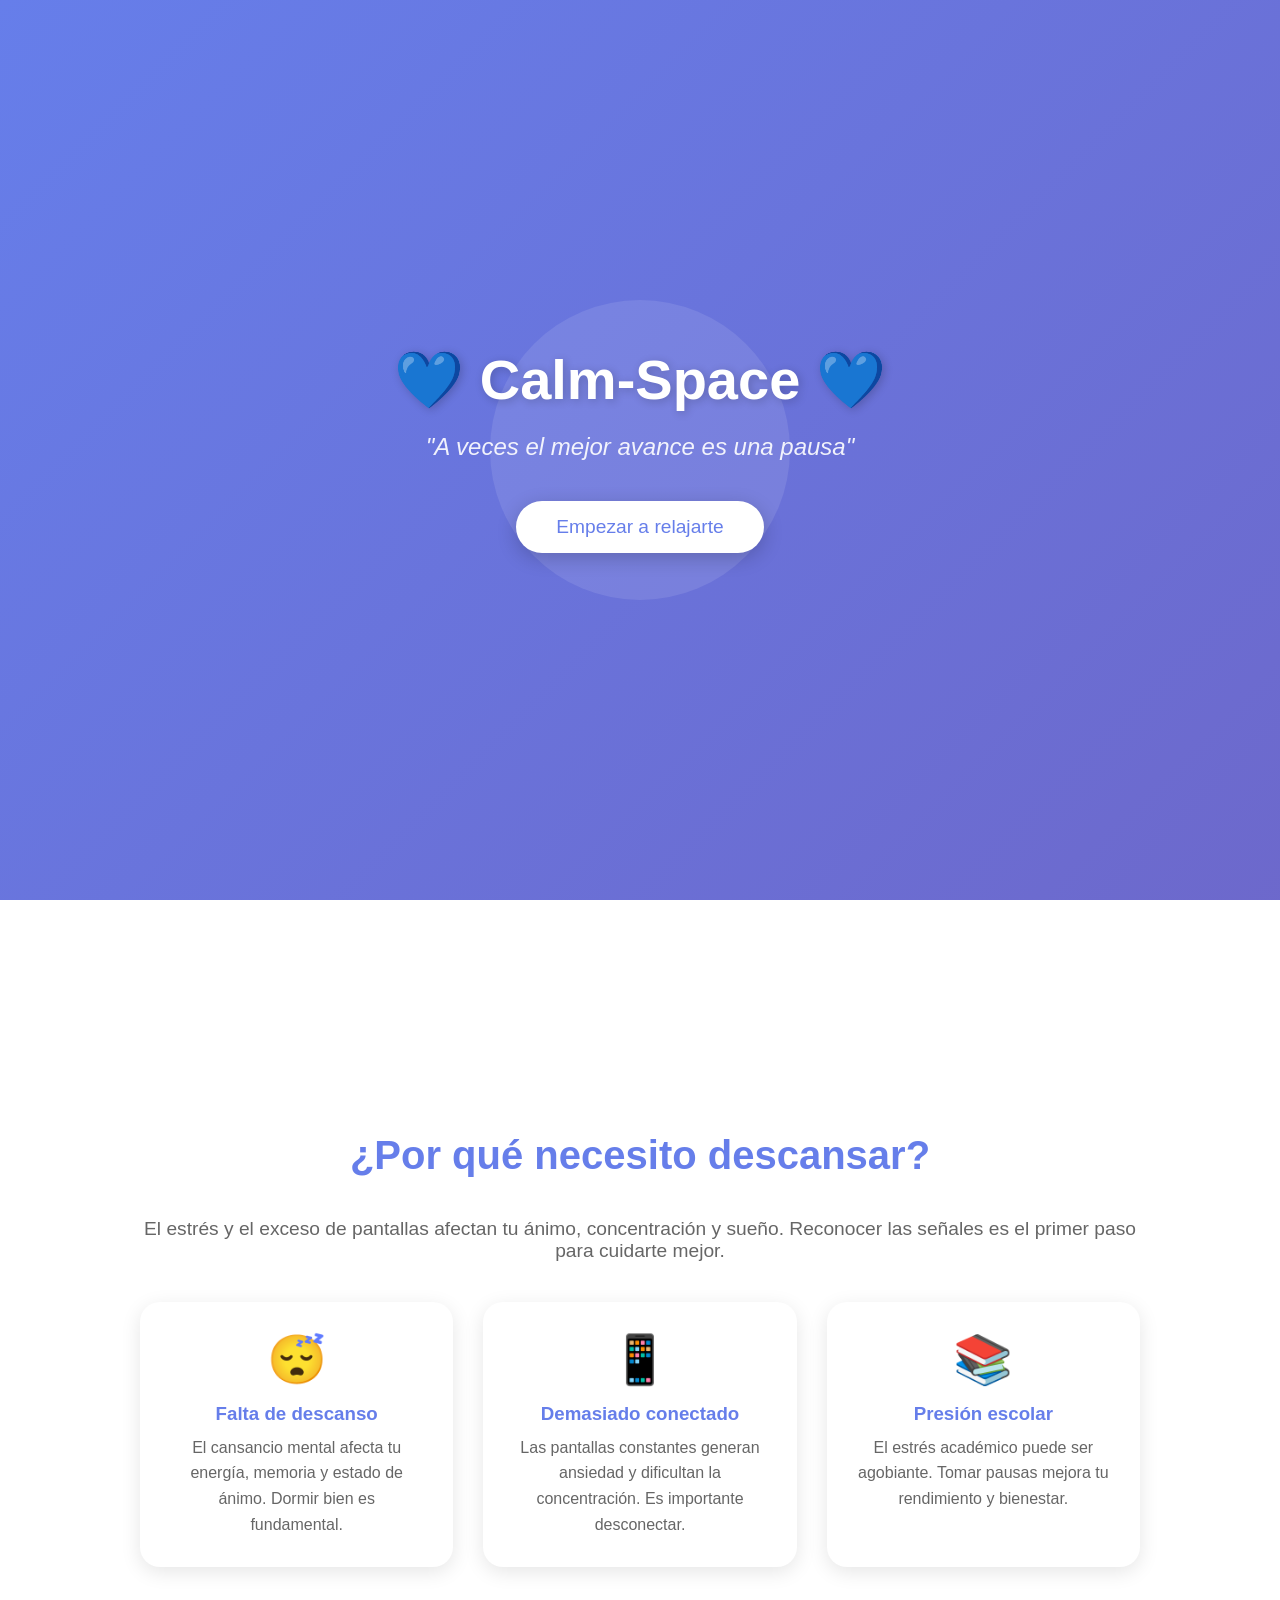
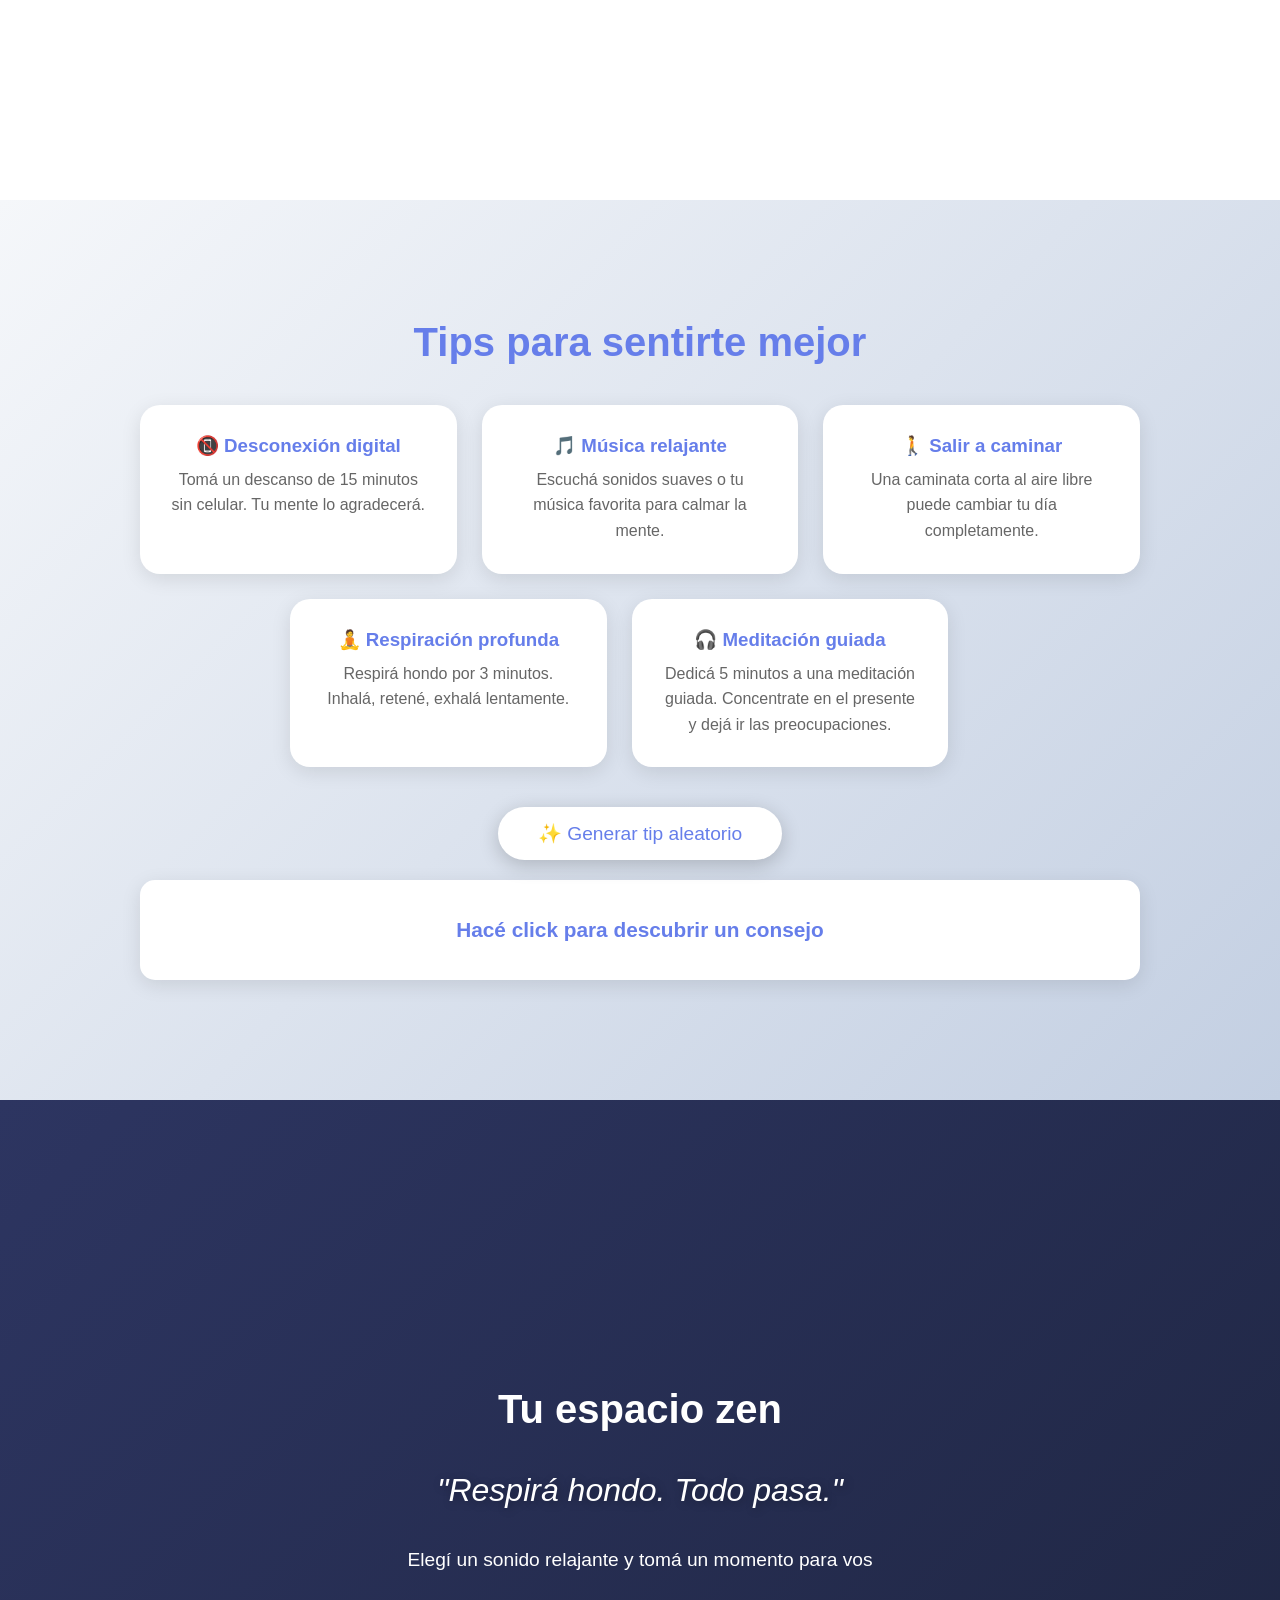
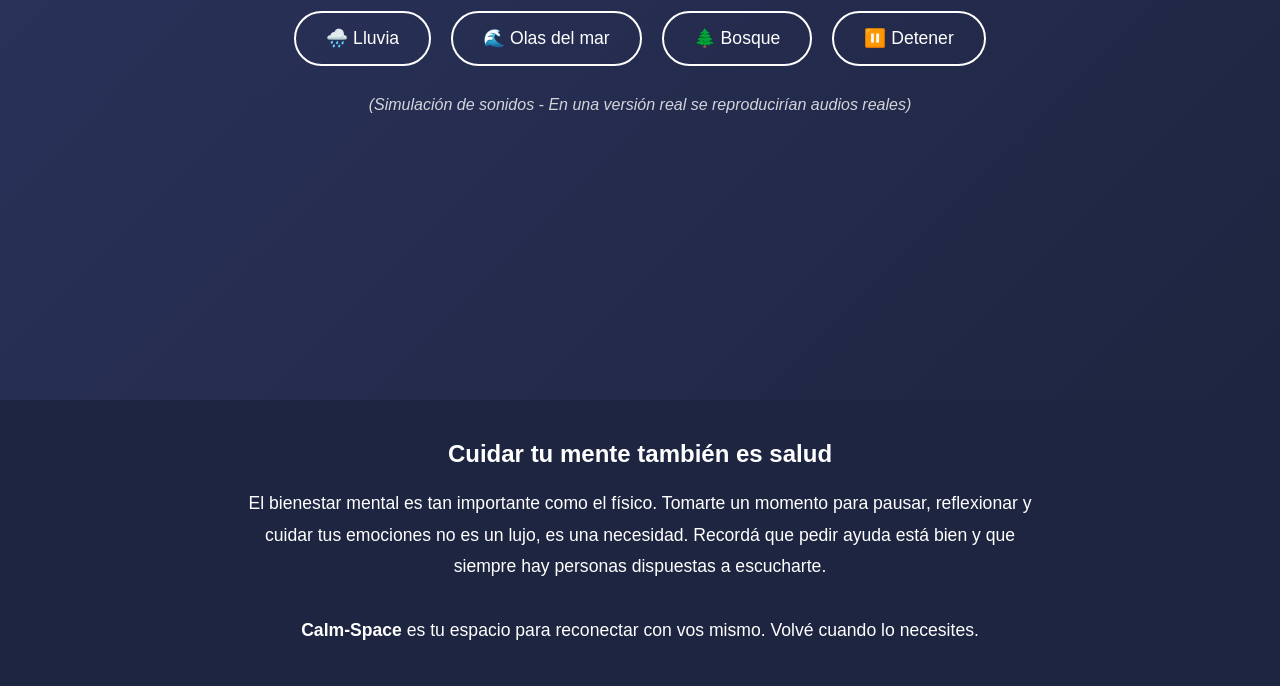
==== index.html @ 0214637e "first commit" ====
<!DOCTYPE html>
<html lang="es">
<head>
    <meta charset="UTF-8">
    <meta name="viewport" content="width=device-width, initial-scale=1.0">
    <title>💙 CalmSpace - Tu espacio de bienestar</title>
    <link rel="stylesheet" href="css/style.css">
</head>
<body>
    <!-- Hero Section -->
    <div class="hero" id="inicio">
        <div class="breathing-circle"></div>
        <div class="hero-content">
            <h1>💙 Calm-Space 💙</h1>
            <p>"A veces el mejor avance es una pausa"</p>
            <button class="btn" onclick="scrollToSection('porque')">Empezar a relajarte</button>
        </div>
    </div>

    <!-- ¿Por qué necesito descansar? -->
    <section class="section-white" id="porque">
        <div class="content-container">
            <h2 class="section-title">¿Por qué necesito descansar?</h2>
            <p style="text-align: center; font-size: 1.2em; color: #666; margin-bottom: 40px;">
                El estrés y el exceso de pantallas afectan tu ánimo, concentración y sueño. 
                Reconocer las señales es el primer paso para cuidarte mejor.
            </p>
            <div class="reasons-grid">
                <div class="reason-card">
                    <div class="reason-icon">😴</div>
                    <h3>Falta de descanso</h3>
                    <p>El cansancio mental afecta tu energía, memoria y estado de ánimo. Dormir bien es fundamental.</p>
                </div>
                <div class="reason-card">
                    <div class="reason-icon">📱</div>
                    <h3>Demasiado conectado</h3>
                    <p>Las pantallas constantes generan ansiedad y dificultan la concentración. Es importante desconectar.</p>
                </div>
                <div class="reason-card">
                    <div class="reason-icon">📚</div>
                    <h3>Presión escolar</h3>
                    <p>El estrés académico puede ser agobiante. Tomar pausas mejora tu rendimiento y bienestar.</p>
                </div>
            </div>
        </div>
    </section>

    <!-- Tips para sentirte mejor -->
    <section class="section-light" id="tips">
        <div class="content-container">
            <h2 class="section-title">Tips para sentirte mejor</h2>
            <div class="tips-container">
                <div class="reason-card">
                    <h3>📵 Desconexión digital</h3>
                    <p>Tomá un descanso de 15 minutos sin celular. Tu mente lo agradecerá.</p>
                </div>
                <div class="reason-card">
                    <h3>🎵 Música relajante</h3>
                    <p>Escuchá sonidos suaves o tu música favorita para calmar la mente.</p>
                </div>
                <div class="reason-card">
                    <h3>🚶 Salir a caminar</h3>
                    <p>Una caminata corta al aire libre puede cambiar tu día completamente.</p>
                </div>
                
                <div class="reason-card card">
                    <h3>🧘 Respiración profunda</h3>
                    <p>Respirá hondo por 3 minutos. Inhalá, retené, exhalá lentamente.</p>
                </div>
                <div class="reason-card card">
                    <h3>🎧 Meditación guiada</h3>
                    <p>Dedicá 5 minutos a una meditación guiada. Concentrate en el presente y dejá ir las preocupaciones.</p>
                </div>
            </div>

            <div class="random-tip-section">
                <button class="btn" onclick="generateRandomTip()">✨ Generar tip aleatorio</button>
                <div class="random-tip-box" id="randomTip">
                    <p class="random-tip-text">Hacé click para descubrir un consejo</p>
                </div>
            </div>
        </div>
    </section>

    <!-- Tu espacio zen -->
    <section class="zen-space" id="zen">
        <div class="content-container">
            <h2 class="section-title" style="color: white;">Tu espacio zen</h2>
            <p class="zen-quote">"Respirá hondo. Todo pasa."</p>
            <p style="font-size: 1.2em; margin-bottom: 40px;">
                Elegí un sonido relajante y tomá un momento para vos
            </p>
            <div class="sound-buttons">
                <button class="sound-btn" onclick="toggleSound('lluvia')">🌧️ Lluvia</button>
                <button class="sound-btn" onclick="toggleSound('olas')">🌊 Olas del mar</button>
                <button class="sound-btn" onclick="toggleSound('bosque')">🌲 Bosque</button>
                <button class="sound-btn" onclick="toggleSound('parar')">⏸️ Detener</button>
            </div>
            <p style="margin-top: 30px; font-style: italic; opacity: 0.8;">
                (Simulación de sonidos - En una versión real se reproducirían audios reales)
            </p>
        </div>
    </section>

    <!-- Footer: Cuidar tu mente también es salud -->
    <footer class="footer">
        <h2>Cuidar tu mente también es salud</h2>
        <p>
            El bienestar mental es tan importante como el físico. Tomarte un momento para pausar, 
            reflexionar y cuidar tus emociones no es un lujo, es una necesidad. 
            Recordá que pedir ayuda está bien y que siempre hay personas dispuestas a escucharte.
            <br><br>
            <strong>Calm-Space</strong> es tu espacio para reconectar con vos mismo. Volvé cuando lo necesites.
        </p>
    </footer>
    <script src="js/script.js"></script>
</body>
</html>
---- css/style.css ----
* {
            margin: 0;
            padding: 0;
            box-sizing: border-box;
        }

        body {
            font-family: 'Segoe UI', Tahoma, Geneva, Verdana, sans-serif;
            background: linear-gradient(135deg, #667eea 0%, #764ba2 100%);
            color: #333;
            overflow-x: hidden;
        }

        /* Sección Hero */
        .hero {
            min-height: 100vh;
            display: flex;
            flex-direction: column;
            justify-content: center;
            align-items: center;
            text-align: center;
            padding: 20px;
            position: relative;
            overflow: hidden;
        }

        .breathing-circle {
            position: absolute;
            width: 300px;
            height: 300px;
            border-radius: 50%;
            background: rgba(255, 255, 255, 0.1);
            animation: breathe 4s ease-in-out infinite;
        }

        @keyframes breathe {
            0%, 100% { transform: scale(1); opacity: 0.3; }
            50% { transform: scale(1.3); opacity: 0.6; }
        }

        .hero-content {
            position: relative;
            z-index: 1;
        }

        .hero h1 {
            font-size: 3.5em;
            color: white;
            margin-bottom: 20px;
            text-shadow: 2px 2px 10px rgba(0,0,0,0.2);
        }

        .hero p {
            font-size: 1.5em;
            color: rgba(255, 255, 255, 0.9);
            margin-bottom: 40px;
            font-style: italic;
        }

        .btn {
            padding: 15px 40px;
            font-size: 1.2em;
            border: none;
            border-radius: 50px;
            background: white;
            color: #667eea;
            cursor: pointer;
            transition: all 0.3s ease;
            box-shadow: 0 5px 20px rgba(0,0,0,0.2);
        }

        .btn:hover {
            transform: translateY(-3px);
            box-shadow: 0 8px 30px rgba(0,0,0,0.3);
            color: #3a5eff;
        }

        /* Secciones */
        section {
            min-height: 100vh;
            padding: 80px 20px;
            display: flex;
            flex-direction: column;
            justify-content: center;
            align-items: center;
        }

        .section-white {
            background: white;
        }

        .section-light {
            background: linear-gradient(135deg, #f5f7fa 0%, #c3cfe2 100%);
        }

        .section-title {
            font-size: 2.5em;
            margin-bottom: 40px;
            color: #667eea;
            text-align: center;
        }

        .content-container {
            max-width: 1000px;
            width: 100%;
        }

        /* Sección Por qué descansar */
        .reasons-grid {
            display: grid;
            grid-template-columns: repeat(auto-fit, minmax(250px, 1fr));
            gap: 30px;
            margin-top: 40px;
        }

        .reason-card {
            background: white;
            padding: 30px;
            border-radius: 20px;
            text-align: center;
            box-shadow: 0 5px 20px rgba(0,0,0,0.1);
            transition: transform 0.3s ease;
        }

        .reason-card:hover {
            transform: translateY(-10px);
        }

        .reason-icon {
            font-size: 3em;
            margin-bottom: 15px;
        }

        .reason-card h3 {
            color: #667eea;
            margin-bottom: 10px;
        }

        .reason-card p {
            color: #666;
            line-height: 1.6;
        }

        .card {
            position: relative;
            left: 150px;
        }

        /* Sección Tips */
        .tips-container {
            display: grid;
            grid-template-columns: repeat(auto-fit, minmax(280px, 1fr));
            gap: 25px;
            margin-bottom: 40px;
        }

        .tip-card {
            background: linear-gradient(135deg, #667eea 0%, #764ba2 100%);
            color: white;
            padding: 25px;
            border-radius: 15px;
            box-shadow: 0 5px 15px rgba(0,0,0,0.2);
        }

        .tip-card h3 {
            margin-bottom: 10px;
            font-size: 1.3em;
        }

        .random-tip-section {
            text-align: center;
            margin-top: 40px;
        }

        .random-tip-box {
            background: white;
            padding: 30px;
            border-radius: 15px;
            margin-top: 20px;
            min-height: 100px;
            display: flex;
            align-items: center;
            justify-content: center;
            box-shadow: 0 5px 20px rgba(0,0,0,0.1);
        }

        .random-tip-text {
            font-size: 1.3em;
            color: #667eea;
            font-weight: bold;
        }

        /* Espacio Zen */
        .zen-space {
            background: linear-gradient(135deg, #2d3561 0%, #1e2540 100%);
            text-align: center;
            color: white;
        }

        .zen-quote {
            font-size: 2em;
            margin-bottom: 40px;
            font-style: italic;
            text-shadow: 2px 2px 10px rgba(0,0,0,0.3);
        }

        .sound-buttons {
            display: flex;
            gap: 20px;
            justify-content: center;
            flex-wrap: wrap;
        }

        .sound-btn {
            padding: 15px 30px;
            font-size: 1.1em;
            border: 2px solid white;
            border-radius: 50px;
            background: transparent;
            color: white;
            cursor: pointer;
            transition: all 0.3s ease;
        }

        .sound-btn:hover {
            background: white;
            color: #2d3561;
        }

        .sound-btn.playing {
            background: white;
            color: #2d3561;
        }

        /* Footer */
        .footer {
            background: #1e2540;
            color: white;
            text-align: center;
            padding: 40px 20px;
        }

        .footer h2 {
            margin-bottom: 20px;
        }

        .footer p {
            line-height: 1.8;
            max-width: 800px;
            margin: 0 auto;
            font-size: 1.1em;
        }

        /* Animación de scroll suave */
        html {
            scroll-behavior: smooth;
        }

        @media (max-width: 768px) {
            .hero h1 { font-size: 2.5em; }
            .hero p { font-size: 1.2em; }
            .section-title { font-size: 2em; }
        }
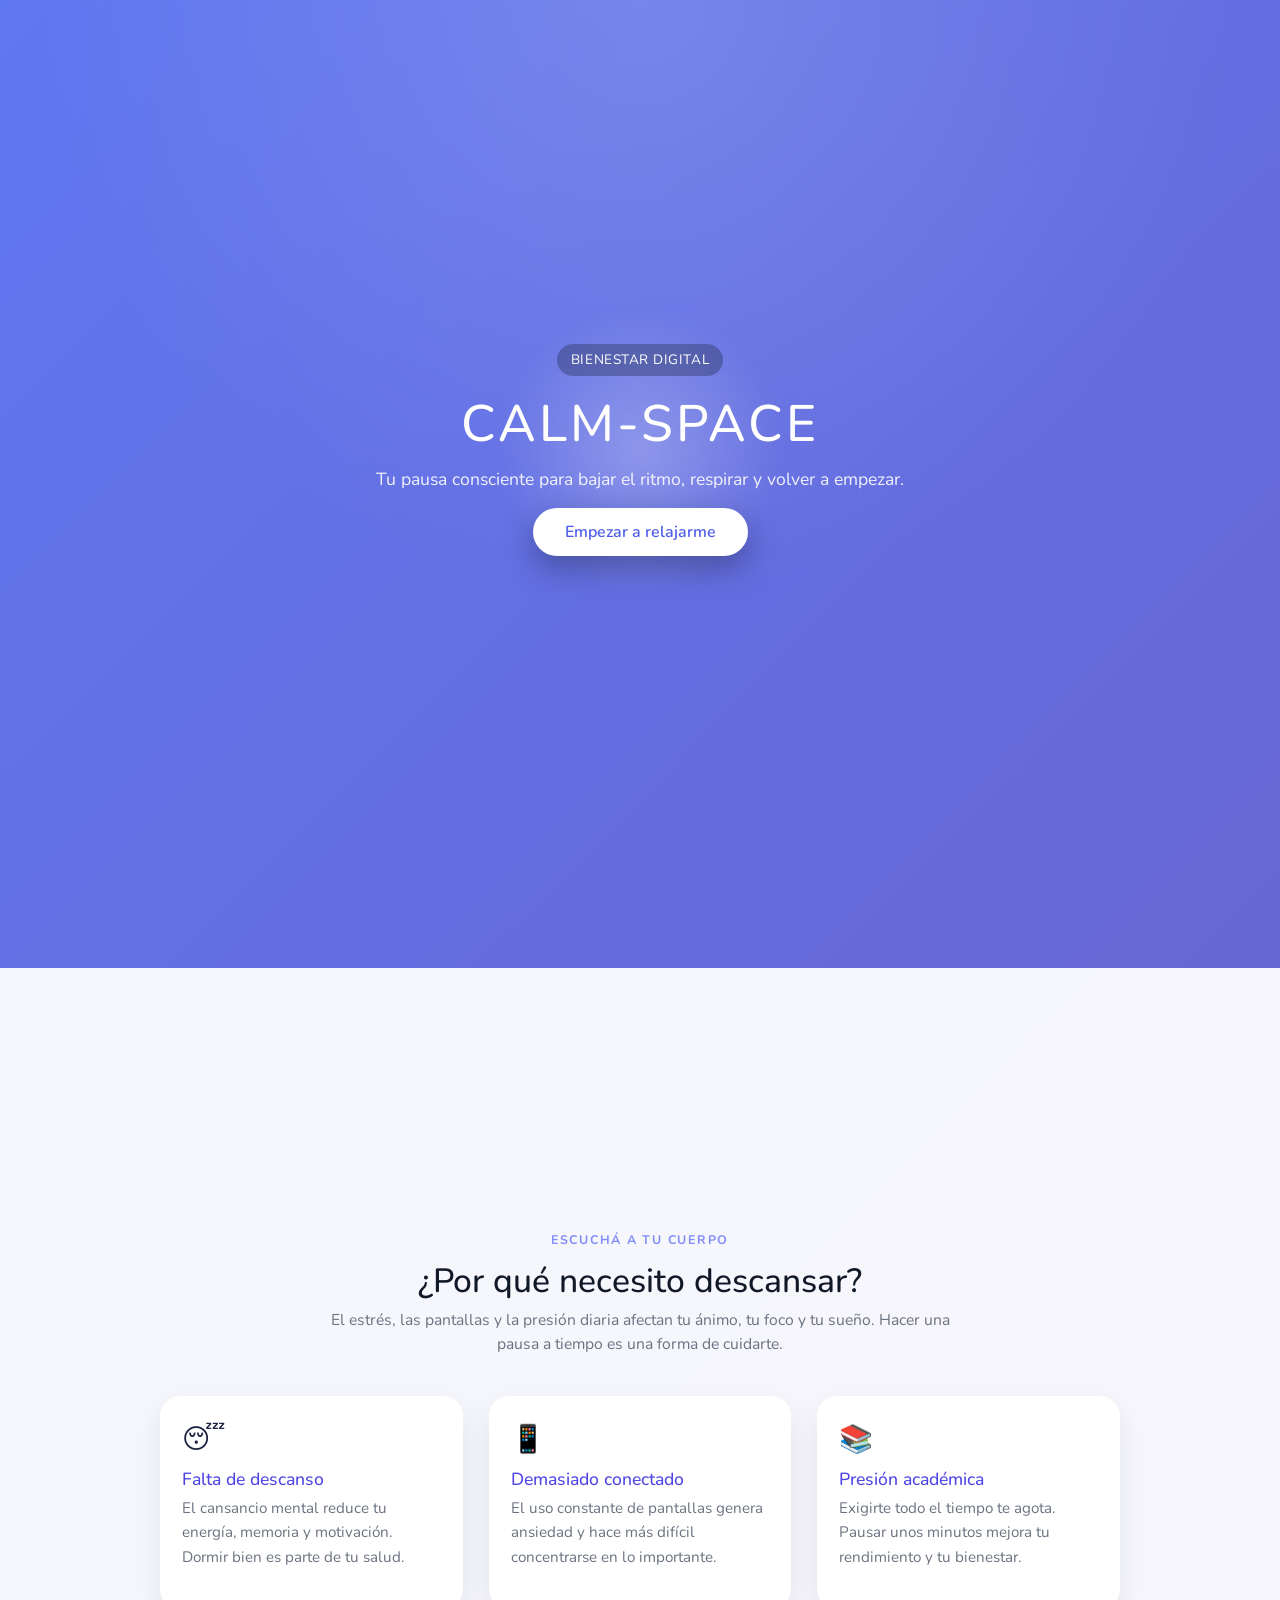
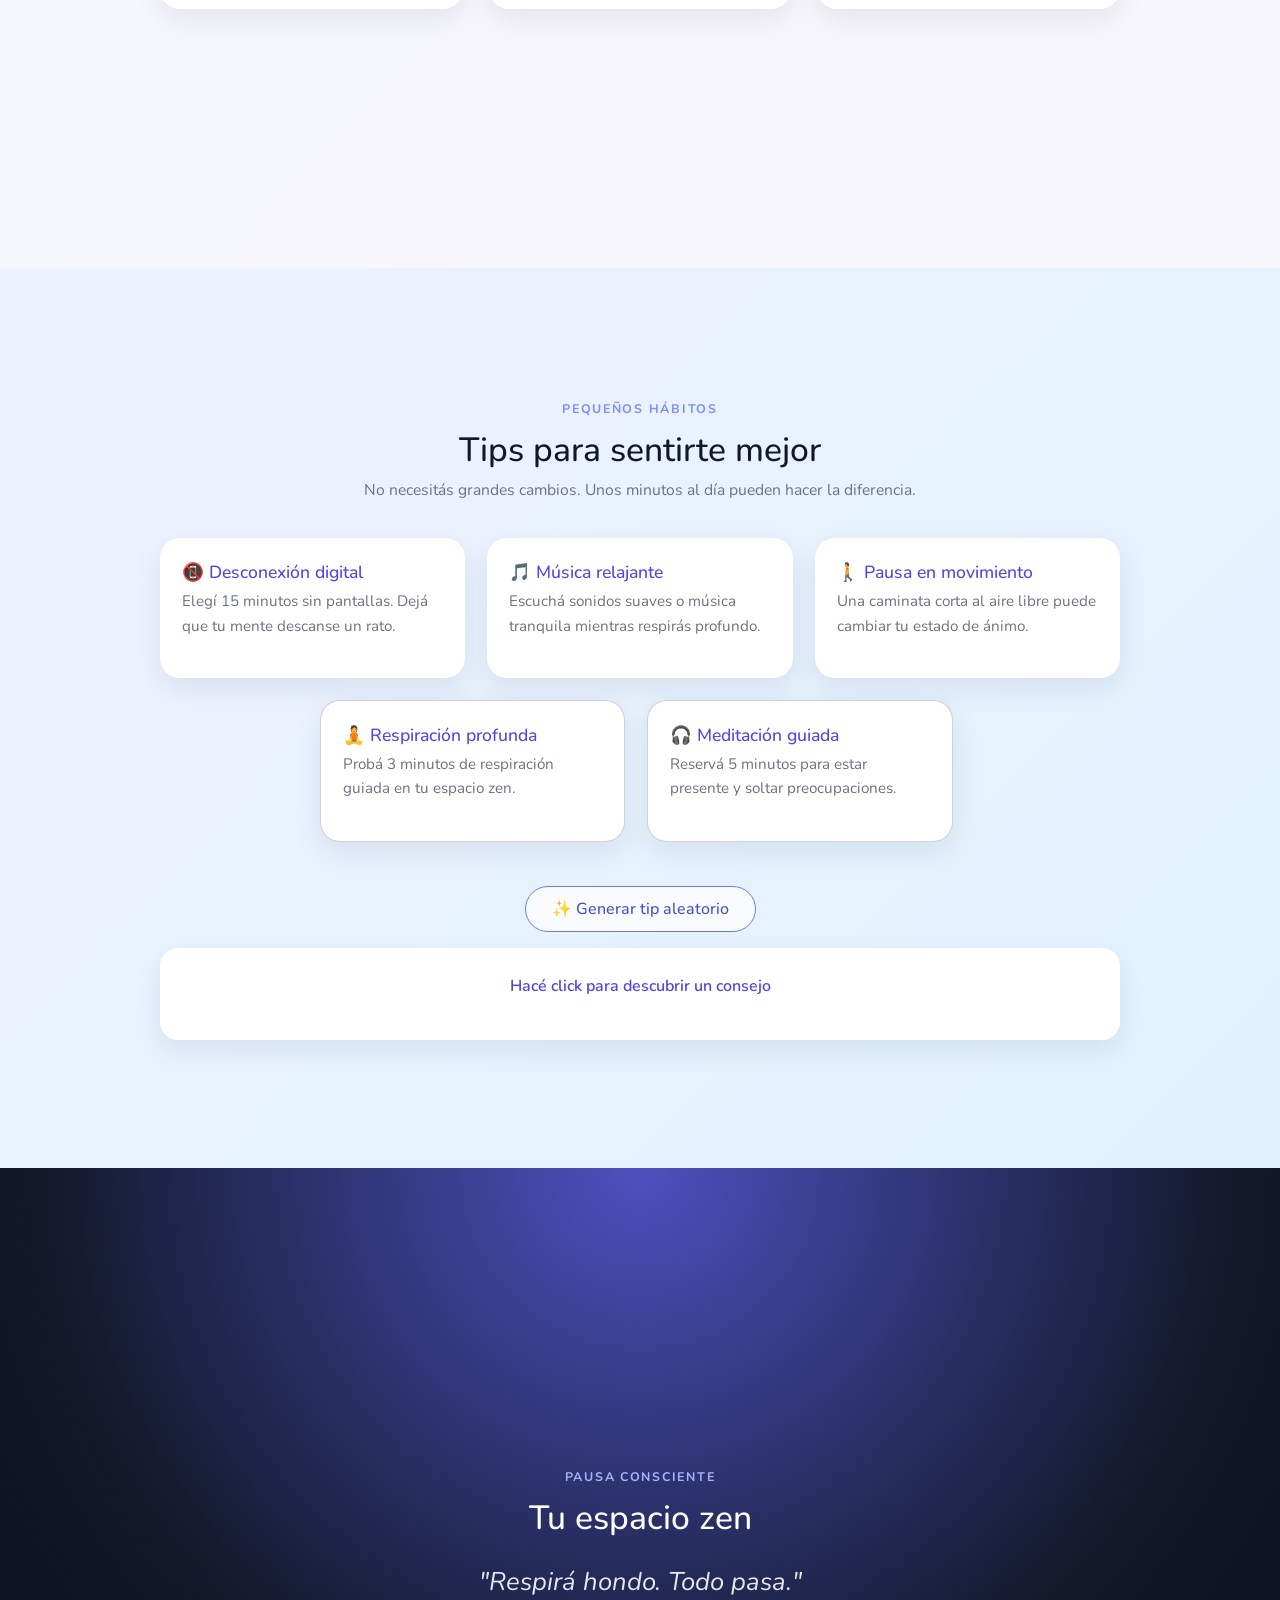
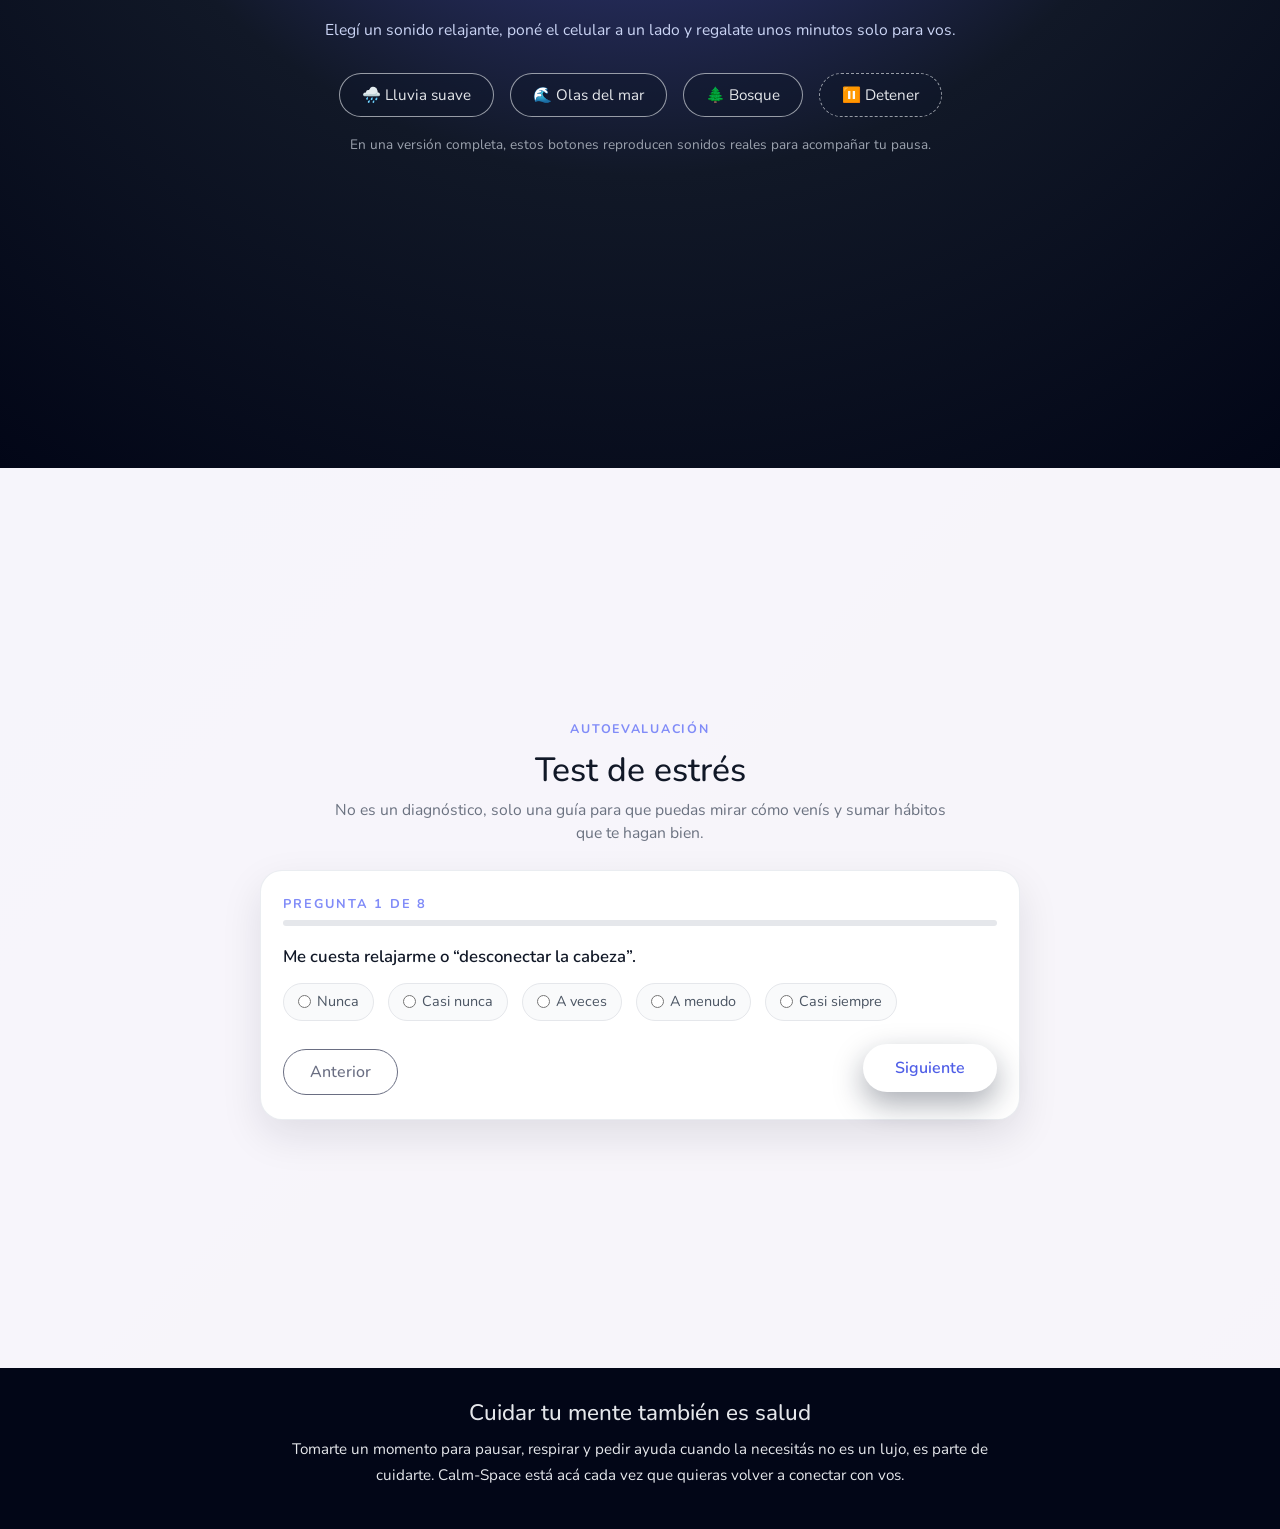
==== commit 9aa9b251: "ciclo final" ====
--- a/index.html
+++ b/index.html
@@ -3,43 +3,85 @@
 <head>
     <meta charset="UTF-8">
     <meta name="viewport" content="width=device-width, initial-scale=1.0">
-    <title>💙 CalmSpace - Tu espacio de bienestar</title>
+    <title>Calm-Space | Tu espacio de bienestar</title>
+
+    <!-- Bootstrap -->
+    <link href="https://cdn.jsdelivr.net/npm/bootstrap@5.3.2/dist/css/bootstrap.min.css" rel="stylesheet">
+    <script src="https://cdn.jsdelivr.net/npm/bootstrap@5.3.2/dist/js/bootstrap.bundle.min.js"></script>
+
+    <!-- Google Font más profesional -->
+    <link rel="preconnect" href="https://fonts.googleapis.com">
+    <link rel="preconnect" href="https://fonts.gstatic.com" crossorigin>
+    <link href="https://fonts.googleapis.com/css2?family=Nunito:wght@300;400;600;700&display=swap" rel="stylesheet">
+
     <link rel="stylesheet" href="css/style.css">
 </head>
 <body>
-    <!-- Hero Section -->
-    <div class="hero" id="inicio">
+    <!-- Hero -->
+    <section class="hero d-flex flex-column justify-content-center align-items-center text-center" id="inicio">
+        <div class="hero-overlay"></div>
         <div class="breathing-circle"></div>
-        <div class="hero-content">
-            <h1>💙 Calm-Space 💙</h1>
-            <p>"A veces el mejor avance es una pausa"</p>
-            <button class="btn" onclick="scrollToSection('porque')">Empezar a relajarte</button>
-        </div>
-    </div>
+
+        <div class="hero-content container">
+            <span class="hero-badge">Bienestar digital</span>
+            <h1>Calm-Space</h1>
+            <p>Tu pausa consciente para bajar el ritmo, respirar y volver a empezar.</p>
+            <button class="btn btn-cta mt-3" onclick="scrollToSection('porque')">
+                Empezar a relajarme
+            </button>
+        </div>
+    </section>
+
+    <!-- NAV-BAR -->
+    <header class="header-sticky" id="navbar">
+        <div class="nav-inner">
+            <div class="d-flex align-items-center gap-2">
+                <img src="img/logo.png" alt="Logo Calm-Space" class="logo-nav">
+                <span class="brand-name">Calm-Space</span>
+            </div>
+            <nav>
+                <a href="#inicio">Inicio</a>
+                <a href="#porque">¿Por qué?</a>
+                <a href="#tips">Tips</a>
+                <a href="#zen">Espacio zen</a>
+                <a href="#test">Test de estrés</a>
+            </nav>
+        </div>
+    </header>
 
     <!-- ¿Por qué necesito descansar? -->
     <section class="section-white" id="porque">
         <div class="content-container">
-            <h2 class="section-title">¿Por qué necesito descansar?</h2>
-            <p style="text-align: center; font-size: 1.2em; color: #666; margin-bottom: 40px;">
-                El estrés y el exceso de pantallas afectan tu ánimo, concentración y sueño. 
-                Reconocer las señales es el primer paso para cuidarte mejor.
-            </p>
+            <div class="section-header text-center mb-4">
+                <span class="section-kicker">Escuchá a tu cuerpo</span>
+                <h2 class="section-title">¿Por qué necesito descansar?</h2>
+                <p class="section-subtitle">
+                    El estrés, las pantallas y la presión diaria afectan tu ánimo, tu foco y tu sueño.
+                    Hacer una pausa a tiempo es una forma de cuidarte.
+                </p>
+            </div>
+
             <div class="reasons-grid">
                 <div class="reason-card">
                     <div class="reason-icon">😴</div>
                     <h3>Falta de descanso</h3>
-                    <p>El cansancio mental afecta tu energía, memoria y estado de ánimo. Dormir bien es fundamental.</p>
+                    <p>
+                        El cansancio mental reduce tu energía, memoria y motivación. Dormir bien es parte de tu salud.
+                    </p>
                 </div>
                 <div class="reason-card">
                     <div class="reason-icon">📱</div>
                     <h3>Demasiado conectado</h3>
-                    <p>Las pantallas constantes generan ansiedad y dificultan la concentración. Es importante desconectar.</p>
+                    <p>
+                        El uso constante de pantallas genera ansiedad y hace más difícil concentrarse en lo importante.
+                    </p>
                 </div>
                 <div class="reason-card">
                     <div class="reason-icon">📚</div>
-                    <h3>Presión escolar</h3>
-                    <p>El estrés académico puede ser agobiante. Tomar pausas mejora tu rendimiento y bienestar.</p>
+                    <h3>Presión académica</h3>
+                    <p>
+                        Exigirte todo el tiempo te agota. Pausar unos minutos mejora tu rendimiento y tu bienestar.
+                    </p>
                 </div>
             </div>
         </div>
@@ -48,33 +90,41 @@
     <!-- Tips para sentirte mejor -->
     <section class="section-light" id="tips">
         <div class="content-container">
-            <h2 class="section-title">Tips para sentirte mejor</h2>
+            <div class="section-header text-center mb-4">
+                <span class="section-kicker">Pequeños hábitos</span>
+                <h2 class="section-title">Tips para sentirte mejor</h2>
+                <p class="section-subtitle">
+                    No necesitás grandes cambios. Unos minutos al día pueden hacer la diferencia.
+                </p>
+            </div>
+
             <div class="tips-container">
-                <div class="reason-card">
+                <div class="reason-card tip-card-soft">
                     <h3>📵 Desconexión digital</h3>
-                    <p>Tomá un descanso de 15 minutos sin celular. Tu mente lo agradecerá.</p>
-                </div>
-                <div class="reason-card">
+                    <p>Elegí 15 minutos sin pantallas. Dejá que tu mente descanse un rato.</p>
+                </div>
+                <div class="reason-card tip-card-soft">
                     <h3>🎵 Música relajante</h3>
-                    <p>Escuchá sonidos suaves o tu música favorita para calmar la mente.</p>
-                </div>
-                <div class="reason-card">
-                    <h3>🚶 Salir a caminar</h3>
-                    <p>Una caminata corta al aire libre puede cambiar tu día completamente.</p>
-                </div>
-                
-                <div class="reason-card card">
+                    <p>Escuchá sonidos suaves o música tranquila mientras respirás profundo.</p>
+                </div>
+                <div class="reason-card tip-card-soft">
+                    <h3>🚶 Pausa en movimiento</h3>
+                    <p>Una caminata corta al aire libre puede cambiar tu estado de ánimo.</p>
+                </div>
+                <div class="reason-card tip-card-link card">
                     <h3>🧘 Respiración profunda</h3>
-                    <p>Respirá hondo por 3 minutos. Inhalá, retené, exhalá lentamente.</p>
-                </div>
-                <div class="reason-card card">
+                    <p>Probá 3 minutos de respiración guiada en tu espacio zen.</p>
+                </div>
+                <div class="reason-card tip-card-soft card">
                     <h3>🎧 Meditación guiada</h3>
-                    <p>Dedicá 5 minutos a una meditación guiada. Concentrate en el presente y dejá ir las preocupaciones.</p>
+                    <p>Reservá 5 minutos para estar presente y soltar preocupaciones.</p>
                 </div>
             </div>
 
             <div class="random-tip-section">
-                <button class="btn" onclick="generateRandomTip()">✨ Generar tip aleatorio</button>
+                <button class="btn btn-outline-cta" onclick="generateRandomTip()">
+                    ✨ Generar tip aleatorio
+                </button>
                 <div class="random-tip-box" id="randomTip">
                     <p class="random-tip-text">Hacé click para descubrir un consejo</p>
                 </div>
@@ -84,35 +134,96 @@
 
     <!-- Tu espacio zen -->
     <section class="zen-space" id="zen">
-        <div class="content-container">
-            <h2 class="section-title" style="color: white;">Tu espacio zen</h2>
+        <div class="content-container text-center">
+            <div class="section-header mb-4">
+                <span class="section-kicker section-kicker-light">Pausa consciente</span>
+                <h2 class="section-title text-white">Tu espacio zen</h2>
+            </div>
+
             <p class="zen-quote">"Respirá hondo. Todo pasa."</p>
-            <p style="font-size: 1.2em; margin-bottom: 40px;">
-                Elegí un sonido relajante y tomá un momento para vos
+            <p class="zen-text">
+                Elegí un sonido relajante, poné el celular a un lado y regalate unos minutos solo para vos.
             </p>
+
             <div class="sound-buttons">
-                <button class="sound-btn" onclick="toggleSound('lluvia')">🌧️ Lluvia</button>
+                <button class="sound-btn" onclick="toggleSound('lluvia')">🌧️ Lluvia suave</button>
                 <button class="sound-btn" onclick="toggleSound('olas')">🌊 Olas del mar</button>
                 <button class="sound-btn" onclick="toggleSound('bosque')">🌲 Bosque</button>
-                <button class="sound-btn" onclick="toggleSound('parar')">⏸️ Detener</button>
-            </div>
-            <p style="margin-top: 30px; font-style: italic; opacity: 0.8;">
-                (Simulación de sonidos - En una versión real se reproducirían audios reales)
+                <button class="sound-btn sound-stop" onclick="toggleSound('parar')">⏸️ Detener</button>
+            </div>
+
+            <p class="zen-note">
+                En una versión completa, estos botones reproducen sonidos reales para acompañar tu pausa.
             </p>
         </div>
     </section>
 
-    <!-- Footer: Cuidar tu mente también es salud -->
+    <!-- Test (placeholder simple) -->
+   <section class="section-white" id="test">
+  <div class="content-container test-container">
+    <div class="section-header text-center mb-4">
+      <span class="section-kicker">Autoevaluación</span>
+      <h2 class="section-title">Test de estrés</h2>
+      <p class="section-subtitle">
+        No es un diagnóstico, solo una guía para que puedas mirar cómo venís y sumar hábitos que te hagan bien.
+      </p>
+    </div>
+
+    <div class="stress-card" id="stressWizard">
+      <div class="stress-progress">
+        <span id="stressStepText">Pregunta 1 de 8</span>
+        <div class="stress-bar">
+          <div class="stress-bar-fill" id="stressBarFill"></div>
+        </div>
+      </div>
+
+      <div class="stress-question-box">
+        <p class="stress-question-text" id="stressQuestionText"></p>
+        <div class="options" id="stressOptions"></div>
+      </div>
+
+      <div class="stress-nav">
+        <button class="btn btn-outline-cta" type="button" id="stressPrevBtn" onclick="prevStressQuestion()" disabled>
+          Anterior
+        </button>
+        <button class="btn btn-cta" type="button" id="stressNextBtn" onclick="nextStressQuestion()">
+          Siguiente
+        </button>
+      </div>
+    </div>
+
+    <div id="stressResult" class="stress-result" style="display:none;">
+      <h3 class="result-title"></h3>
+      <p class="result-score"></p>
+      <p class="result-text"></p>
+
+      <div class="stress-tips" id="stressTips"></div>
+
+      <p class="result-note">
+        Si sentís que el estrés te supera o dura mucho tiempo, hablar con un profesional de salud mental siempre es una buena idea.
+      </p>
+    </div>
+  </div>
+</section>
+
+
+    <!-- Footer -->
     <footer class="footer">
-        <h2>Cuidar tu mente también es salud</h2>
-        <p>
-            El bienestar mental es tan importante como el físico. Tomarte un momento para pausar, 
-            reflexionar y cuidar tus emociones no es un lujo, es una necesidad. 
-            Recordá que pedir ayuda está bien y que siempre hay personas dispuestas a escucharte.
-            <br><br>
-            <strong>Calm-Space</strong> es tu espacio para reconectar con vos mismo. Volvé cuando lo necesites.
-        </p>
+        <div class="content-container text-center">
+            <h2>Cuidar tu mente también es salud</h2>
+            <p>
+                Tomarte un momento para pausar, respirar y pedir ayuda cuando la necesitás
+                no es un lujo, es parte de cuidarte. Calm-Space está acá cada vez que
+                quieras volver a conectar con vos.
+            </p>
+        </div>
     </footer>
+
+    <!-- Audios -->
+    <audio id="audio-lluvia" src="sounds/rain.wav"></audio>
+    <audio id="audio-olas" src="sounds/sea-waves.wav"></audio>
+    <audio id="audio-bosque" src="sounds/forest.wav"></audio>
+
     <script src="js/script.js"></script>
 </body>
-</html>+</html>
--- a/css/style.css
+++ b/css/style.css
@@ -1,263 +1,637 @@
 * {
-            margin: 0;
-            padding: 0;
-            box-sizing: border-box;
-        }
-
-        body {
-            font-family: 'Segoe UI', Tahoma, Geneva, Verdana, sans-serif;
-            background: linear-gradient(135deg, #667eea 0%, #764ba2 100%);
-            color: #333;
-            overflow-x: hidden;
-        }
-
-        /* Sección Hero */
-        .hero {
-            min-height: 100vh;
-            display: flex;
-            flex-direction: column;
-            justify-content: center;
-            align-items: center;
-            text-align: center;
-            padding: 20px;
-            position: relative;
-            overflow: hidden;
-        }
-
-        .breathing-circle {
-            position: absolute;
-            width: 300px;
-            height: 300px;
-            border-radius: 50%;
-            background: rgba(255, 255, 255, 0.1);
-            animation: breathe 4s ease-in-out infinite;
-        }
-
-        @keyframes breathe {
-            0%, 100% { transform: scale(1); opacity: 0.3; }
-            50% { transform: scale(1.3); opacity: 0.6; }
-        }
-
-        .hero-content {
-            position: relative;
-            z-index: 1;
-        }
-
-        .hero h1 {
-            font-size: 3.5em;
-            color: white;
-            margin-bottom: 20px;
-            text-shadow: 2px 2px 10px rgba(0,0,0,0.2);
-        }
-
-        .hero p {
-            font-size: 1.5em;
-            color: rgba(255, 255, 255, 0.9);
-            margin-bottom: 40px;
-            font-style: italic;
-        }
-
-        .btn {
-            padding: 15px 40px;
-            font-size: 1.2em;
-            border: none;
-            border-radius: 50px;
-            background: white;
-            color: #667eea;
-            cursor: pointer;
-            transition: all 0.3s ease;
-            box-shadow: 0 5px 20px rgba(0,0,0,0.2);
-        }
-
-        .btn:hover {
-            transform: translateY(-3px);
-            box-shadow: 0 8px 30px rgba(0,0,0,0.3);
-            color: #3a5eff;
-        }
-
-        /* Secciones */
-        section {
-            min-height: 100vh;
-            padding: 80px 20px;
-            display: flex;
-            flex-direction: column;
-            justify-content: center;
-            align-items: center;
-        }
-
-        .section-white {
-            background: white;
-        }
-
-        .section-light {
-            background: linear-gradient(135deg, #f5f7fa 0%, #c3cfe2 100%);
-        }
-
-        .section-title {
-            font-size: 2.5em;
-            margin-bottom: 40px;
-            color: #667eea;
-            text-align: center;
-        }
-
-        .content-container {
-            max-width: 1000px;
-            width: 100%;
-        }
-
-        /* Sección Por qué descansar */
-        .reasons-grid {
-            display: grid;
-            grid-template-columns: repeat(auto-fit, minmax(250px, 1fr));
-            gap: 30px;
-            margin-top: 40px;
-        }
-
-        .reason-card {
-            background: white;
-            padding: 30px;
-            border-radius: 20px;
-            text-align: center;
-            box-shadow: 0 5px 20px rgba(0,0,0,0.1);
-            transition: transform 0.3s ease;
-        }
-
-        .reason-card:hover {
-            transform: translateY(-10px);
-        }
-
-        .reason-icon {
-            font-size: 3em;
-            margin-bottom: 15px;
-        }
-
-        .reason-card h3 {
-            color: #667eea;
-            margin-bottom: 10px;
-        }
-
-        .reason-card p {
-            color: #666;
-            line-height: 1.6;
-        }
-
-        .card {
-            position: relative;
-            left: 150px;
-        }
-
-        /* Sección Tips */
-        .tips-container {
-            display: grid;
-            grid-template-columns: repeat(auto-fit, minmax(280px, 1fr));
-            gap: 25px;
-            margin-bottom: 40px;
-        }
-
-        .tip-card {
-            background: linear-gradient(135deg, #667eea 0%, #764ba2 100%);
-            color: white;
-            padding: 25px;
-            border-radius: 15px;
-            box-shadow: 0 5px 15px rgba(0,0,0,0.2);
-        }
-
-        .tip-card h3 {
-            margin-bottom: 10px;
-            font-size: 1.3em;
-        }
-
-        .random-tip-section {
-            text-align: center;
-            margin-top: 40px;
-        }
-
-        .random-tip-box {
-            background: white;
-            padding: 30px;
-            border-radius: 15px;
-            margin-top: 20px;
-            min-height: 100px;
-            display: flex;
-            align-items: center;
-            justify-content: center;
-            box-shadow: 0 5px 20px rgba(0,0,0,0.1);
-        }
-
-        .random-tip-text {
-            font-size: 1.3em;
-            color: #667eea;
-            font-weight: bold;
-        }
-
-        /* Espacio Zen */
-        .zen-space {
-            background: linear-gradient(135deg, #2d3561 0%, #1e2540 100%);
-            text-align: center;
-            color: white;
-        }
-
-        .zen-quote {
-            font-size: 2em;
-            margin-bottom: 40px;
-            font-style: italic;
-            text-shadow: 2px 2px 10px rgba(0,0,0,0.3);
-        }
-
-        .sound-buttons {
-            display: flex;
-            gap: 20px;
-            justify-content: center;
-            flex-wrap: wrap;
-        }
-
-        .sound-btn {
-            padding: 15px 30px;
-            font-size: 1.1em;
-            border: 2px solid white;
-            border-radius: 50px;
-            background: transparent;
-            color: white;
-            cursor: pointer;
-            transition: all 0.3s ease;
-        }
-
-        .sound-btn:hover {
-            background: white;
-            color: #2d3561;
-        }
-
-        .sound-btn.playing {
-            background: white;
-            color: #2d3561;
-        }
-
-        /* Footer */
-        .footer {
-            background: #1e2540;
-            color: white;
-            text-align: center;
-            padding: 40px 20px;
-        }
-
-        .footer h2 {
-            margin-bottom: 20px;
-        }
-
-        .footer p {
-            line-height: 1.8;
-            max-width: 800px;
-            margin: 0 auto;
-            font-size: 1.1em;
-        }
-
-        /* Animación de scroll suave */
-        html {
-            scroll-behavior: smooth;
-        }
-
-        @media (max-width: 768px) {
-            .hero h1 { font-size: 2.5em; }
-            .hero p { font-size: 1.2em; }
-            .section-title { font-size: 2em; }
-        }+    margin: 0;
+    padding: 0;
+    box-sizing: border-box;
+}
+
+/* Tipografía y base */
+body {
+    font-family: 'Nunito', system-ui, -apple-system, BlinkMacSystemFont, "Segoe UI", sans-serif;
+    background: linear-gradient(135deg, #5f77f1 0%, #764ba2 100%);
+    color: #1b2140;
+    overflow-x: hidden;
+}
+
+/* Hero */
+.hero {
+    min-height: 100vh;
+    position: relative;
+    padding: 32px 16px;
+    color: #fff;
+}
+
+.hero-overlay {
+    position: absolute;
+    inset: 0;
+    background: radial-gradient(circle at top, rgba(255,255,255,0.15), transparent 55%);
+    opacity: 0.9;
+    pointer-events: none;
+}
+
+.breathing-circle {
+    position: absolute;
+    width: 340px;
+    height: 340px;
+    border-radius: 50%;
+    background: radial-gradient(circle, rgba(255,255,255,0.25), transparent 60%);
+    animation: breathe 5s ease-in-out infinite;
+    filter: blur(2px);
+}
+
+.hero-content {
+    position: relative;
+    z-index: 1;
+    max-width: 720px;
+}
+
+.hero-badge {
+    display: inline-flex;
+    align-items: center;
+    gap: 6px;
+    padding: 6px 14px;
+    border-radius: 999px;
+    background: rgba(15, 23, 42, 0.3);
+    font-size: 0.85rem;
+    letter-spacing: 0.04em;
+    text-transform: uppercase;
+}
+
+.hero h1 {
+    font-size: clamp(2.6rem, 4vw, 3.4rem);
+    letter-spacing: 0.06em;
+    text-transform: uppercase;
+    margin: 18px 0 10px;
+}
+
+.hero p {
+    font-size: 1.1rem;
+    max-width: 580px;
+    margin: 0 auto;
+    opacity: 0.9;
+}
+
+/* Botones principales */
+.btn-cta {
+    border-radius: 999px;
+    padding: 12px 32px;
+    background: #ffffff;
+    color: #4f5ee7;
+    border: none;
+    font-weight: 600;
+    box-shadow: 0 12px 30px rgba(15, 23, 42, 0.35);
+    transition: transform 0.2s ease, box-shadow 0.2s ease, background 0.2s ease, color 0.2s ease;
+}
+
+.btn-cta:hover {
+    transform: translateY(-2px);
+    box-shadow: 0 16px 40px rgba(15, 23, 42, 0.45);
+}
+
+.btn-outline-cta {
+    margin-top: 8px;
+    border-radius: 999px;
+    padding: 10px 26px;
+    border: 1px solid #667eea;
+    background: #f9fbff;
+    color: #4451c8;
+    font-weight: 500;
+    transition: all 0.2s ease;
+}
+
+.btn-outline-cta:hover {
+    background: #667eea;
+    color: #ffffff;
+}
+
+/* NAVBAR */
+.header-sticky {
+    position: sticky;
+    top: 0;
+    width: 100%;
+    z-index: 50;
+    background: rgba(248, 250, 252, 0.96);
+    backdrop-filter: blur(16px);
+    box-shadow: 0 2px 18px rgba(15, 23, 42, 0.06);
+    transform: translateY(-70px);
+    opacity: 0;
+    transition: transform 0.35s ease, opacity 0.35s ease;
+}
+
+.header-sticky.visible {
+    transform: translateY(0);
+    opacity: 1;
+}
+
+.nav-inner {
+    max-width: 1120px;
+    margin: 0 auto;
+    padding: 10px 18px;
+    display: flex;
+    align-items: center;
+    justify-content: space-between;
+    gap: 18px;
+}
+
+.logo-nav {
+    width: 48px;
+    height: 48px;
+    border-radius: 50%;
+    object-fit: cover;
+}
+
+.brand-name {
+    font-weight: 700;
+    letter-spacing: 0.08em;
+    text-transform: uppercase;
+    font-size: 0.9rem;
+    color: #4f46e5;
+}
+
+.header-sticky nav {
+    display: flex;
+    gap: 18px;
+    align-items: center;
+}
+
+.header-sticky a {
+    position: relative;
+    font-size: 0.95rem;
+    font-weight: 500;
+    color: #475569;
+    text-decoration: none;
+    padding: 6px 0;
+}
+
+.header-sticky a::after {
+    content: "";
+    position: absolute;
+    left: 0;
+    bottom: -4px;
+    width: 0;
+    height: 2px;
+    border-radius: 999px;
+    background: linear-gradient(90deg, #6366f1, #a855f7);
+    transition: width 0.2s ease;
+}
+
+.header-sticky a:hover {
+    color: #111827;
+}
+
+.header-sticky a:hover::after {
+    width: 100%;
+}
+
+@media (max-width: 768px) {
+    .nav-inner {
+        flex-direction: column;
+        align-items: flex-start;
+        padding: 10px 14px;
+    }
+
+    .header-sticky nav {
+        flex-wrap: wrap;
+    }
+}
+
+/* Secciones generales */
+section {
+    min-height: 100vh;
+    display: flex;
+    align-items: center;
+}
+
+.section-white {
+    background: #fffffff0;
+    padding: 80px 20px;
+}
+
+.section-light {
+    background: linear-gradient(135deg, #eef2ff 0%, #e0f2fe 100%);
+    padding: 80px 20px;
+}
+
+.content-container {
+    max-width: 960px;
+    width: 100%;
+    margin: 0 auto;
+}
+
+.section-header {
+    max-width: 640px;
+    margin: 0 auto;
+}
+
+.section-kicker {
+    text-transform: uppercase;
+    letter-spacing: 0.14em;
+    font-size: 0.78rem;
+    color: #818cf8;
+    font-weight: 700;
+}
+
+.section-kicker-light {
+    color: #a5b4fc;
+}
+
+.section-title {
+    font-size: 2.1rem;
+    margin: 10px 0 8px;
+    color: #111827;
+    text-align: center;
+}
+
+.section-subtitle {
+    font-size: 0.98rem;
+    color: #6b7280;
+    text-align: center;
+}
+
+/* Tarjetas por qué */
+.reasons-grid {
+    display: grid;
+    grid-template-columns: repeat(auto-fit, minmax(230px, 1fr));
+    gap: 26px;
+    margin-top: 40px;
+}
+
+.reason-card {
+    background: #ffffff;
+    padding: 24px 22px;
+    border-radius: 20px;
+    text-align: left;
+    box-shadow: 0 10px 30px rgba(15, 23, 42, 0.08);
+    transition: transform 0.25s ease, box-shadow 0.25s ease;
+}
+
+.reason-card:hover {
+    transform: translateY(-4px);
+    box-shadow: 0 18px 40px rgba(15, 23, 42, 0.12);
+}
+
+.reason-icon {
+    font-size: 1.7rem;
+    margin-bottom: 8px;
+}
+
+.reason-card h3 {
+    color: #4f46e5;
+    font-size: 1.1rem;
+    margin-bottom: 6px;
+}
+
+.reason-card p {
+    color: #6b7280;
+    font-size: 0.95rem;
+    line-height: 1.6;
+}
+
+/* Tips */
+.tips-container {
+    display: grid;
+    grid-template-columns: repeat(auto-fit, minmax(230px, 1fr));
+    gap: 22px;
+    margin-top: 36px;
+    margin-bottom: 36px;
+}
+
+.tip-card-soft {
+    background: #ffffff;
+}
+
+.tip-card-link a {
+    color: #4f46e5;
+    text-decoration: none;
+}
+
+.tip-card-link a:hover {
+    text-decoration: underline;
+}
+
+/* Tip aleatorio */
+.random-tip-section {
+    text-align: center;
+    margin-top: 18px;
+}
+
+.random-tip-box {
+    background: #ffffff;
+    padding: 26px;
+    border-radius: 18px;
+    margin-top: 16px;
+    min-height: 90px;
+    display: flex;
+    align-items: center;
+    justify-content: center;
+    box-shadow: 0 10px 28px rgba(15, 23, 42, 0.08);
+}
+
+.random-tip-text {
+    font-size: 1rem;
+    color: #4f46e5;
+    font-weight: 600;
+}
+
+/* Espacio zen */
+.zen-space {
+    background: radial-gradient(circle at top, #4c51bf 0%, #111827 55%, #020617 100%);
+    color: #e5e7eb;
+    padding: 80px 20px;
+    text-align: center;
+}
+
+.zen-quote {
+    font-size: 1.6rem;
+    font-style: italic;
+    margin-bottom: 18px;
+}
+
+.zen-text {
+    font-size: 0.98rem;
+    color: #cbd5f5;
+    margin-bottom: 30px;
+}
+
+.sound-buttons {
+    display: flex;
+    gap: 16px;
+    justify-content: center;
+    flex-wrap: wrap;
+    margin-bottom: 18px;
+}
+
+.sound-btn {
+    padding: 10px 22px;
+    font-size: 0.95rem;
+    border-radius: 999px;
+    border: 1px solid rgba(209, 213, 219, 0.7);
+    background: rgba(15, 23, 42, 0.5);
+    color: #e5e7eb;
+    cursor: pointer;
+    transition: all 0.2s ease;
+}
+
+.sound-btn:hover {
+    background: #e5e7eb;
+    color: #111827;
+}
+
+.sound-btn.playing {
+    background: #e5e7eb;
+    color: #111827;
+}
+
+.sound-stop {
+    border-style: dashed;
+}
+
+.zen-note {
+    font-size: 0.85rem;
+    color: #9ca3af;
+    margin-top: 10px;
+}
+
+/* Test */
+.btn-cta-disabled {
+    border-radius: 999px;
+    padding: 10px 24px;
+    background: #e5e7ebcc;
+    color: #6b7280;
+    border: none;
+    font-weight: 500;
+}
+
+/* Footer */
+.footer {
+    background: #020617;
+    color: #e5e7eb;
+    text-align: center;
+    padding: 32px 20px 40px;
+}
+
+.footer h2 {
+    font-size: 1.4rem;
+    margin-bottom: 10px;
+}
+
+.footer p {
+    max-width: 720px;
+    margin: 0 auto;
+    font-size: 0.95rem;
+    line-height: 1.7;
+}
+
+/* Scroll suave */
+html {
+    scroll-behavior: smooth;
+}
+
+/* Animación círculo */
+@keyframes breathe {
+    0%, 100% {
+        transform: scale(1);
+        opacity: 0.3;
+    }
+    50% {
+        transform: scale(1.35);
+        opacity: 0.7;
+    }
+}
+
+/* Responsivo */
+@media (max-width: 768px) {
+    .hero {
+        padding-top: 40px;
+    }
+
+    .hero p {
+        font-size: 1rem;
+    }
+
+    .section-title {
+        font-size: 1.7rem;
+    }
+}
+
+
+.card {
+    position: relative;
+    left: 160px;
+}
+
+/* ===== Test de estrés (wizard) con estilo Calm-Space ===== */
+
+.test-container {
+  max-width: 760px;
+}
+
+/* Tarjeta principal del test */
+.stress-card {
+  background: #ffffff;
+  border-radius: 22px;
+  padding: 24px 22px;
+  box-shadow: 0 16px 40px rgba(15, 23, 42, 0.10);
+  margin: 0 auto;
+  border: 1px solid rgba(148, 163, 184, 0.20);
+}
+
+/* Progreso superior */
+.stress-progress {
+  margin-bottom: 18px;
+}
+
+.stress-progress span {
+  font-size: 0.8rem;
+  text-transform: uppercase;
+  letter-spacing: 0.16em;
+  color: #818cf8;
+  font-weight: 700;
+  display: block;
+  margin-bottom: 6px;
+}
+
+.stress-bar {
+  width: 100%;
+  height: 6px;
+  border-radius: 999px;
+  background: #e5e7eb;
+  overflow: hidden;
+}
+
+.stress-bar-fill {
+  height: 100%;
+  width: 0;
+  border-radius: inherit;
+  background: linear-gradient(90deg, #6366f1, #a855f7);
+  transition: width 0.25s ease;
+}
+
+/* Pregunta actual */
+.stress-question-box {
+  margin: 12px 0 20px;
+}
+
+.stress-question-text {
+  font-size: 1.05rem;
+  font-weight: 600;
+  color: #111827;
+  margin-bottom: 14px;
+}
+
+/* Opciones (mismo vibe que botones suaves de la página) */
+#stressOptions {
+  display: flex;
+  flex-wrap: wrap;
+  gap: 10px 14px;
+}
+
+#stressOptions label {
+  background: #f9fafb;
+  border-radius: 999px;
+  padding: 7px 14px;
+  border: 1px solid #e5e7eb;
+  font-size: 0.9rem;
+  color: #4b5563;
+  cursor: pointer;
+  display: inline-flex;
+  align-items: center;
+  gap: 6px;
+  transition: all 0.15s ease;
+}
+
+#stressOptions input[type="radio"] {
+  accent-color: #667eea;
+}
+
+#stressOptions label:hover {
+  background: #eef2ff;
+  border-color: #667eea;
+  color: #3730a3;
+}
+
+/* Navegación (botones ya usan .btn-cta / .btn-outline-cta de tu estilo) */
+.stress-nav {
+  display: flex;
+  justify-content: space-between;
+  align-items: center;
+  gap: 12px;
+  margin-top: 8px;
+}
+
+/* Resultado final */
+.stress-result {
+  margin-top: 24px;
+  padding: 24px 22px;
+  border-radius: 22px;
+  background: linear-gradient(135deg, #eef2ff 0%, #e0f2fe 100%);
+  max-width: 760px;
+  margin-left: auto;
+  margin-right: auto;
+  box-shadow: 0 12px 32px rgba(15, 23, 42, 0.12);
+  border: 1px solid rgba(129, 140, 248, 0.40);
+}
+
+.stress-result .result-title {
+  font-size: 1.25rem;
+  margin-bottom: 4px;
+  color: #111827;
+}
+
+.stress-result .result-score {
+  font-weight: 600;
+  color: #4f46e5;
+  margin-bottom: 6px;
+  font-size: 0.95rem;
+}
+
+.stress-result .result-text {
+  font-size: 0.95rem;
+  color: #4b5563;
+  margin-bottom: 10px;
+}
+
+.stress-result .result-note {
+  font-size: 0.85rem;
+  color: #6b7280;
+  margin-top: 10px;
+}
+
+/* Tarjetas de consejos personalizados */
+.stress-tips {
+  margin-top: 8px;
+  display: grid;
+  grid-template-columns: repeat(auto-fit, minmax(220px, 1fr));
+  gap: 12px;
+}
+
+.stress-tip-card {
+  background: #ffffff;
+  border-radius: 16px;
+  padding: 12px 14px;
+  box-shadow: 0 10px 26px rgba(15, 23, 42, 0.10);
+  border: 1px solid rgba(209, 213, 219, 0.7);
+  text-align: left;
+}
+
+.stress-tip-card h4 {
+  font-size: 0.95rem;
+  color: #4f46e5;
+  margin-bottom: 4px;
+}
+
+.stress-tip-card p {
+  font-size: 0.88rem;
+  color: #4b5563;
+  margin: 0;
+}
+
+/* Responsive */
+@media (max-width: 768px) {
+  .stress-card {
+    padding: 20px 16px;
+  }
+  #stressOptions {
+    flex-direction: column;
+    align-items: stretch;
+  }
+}
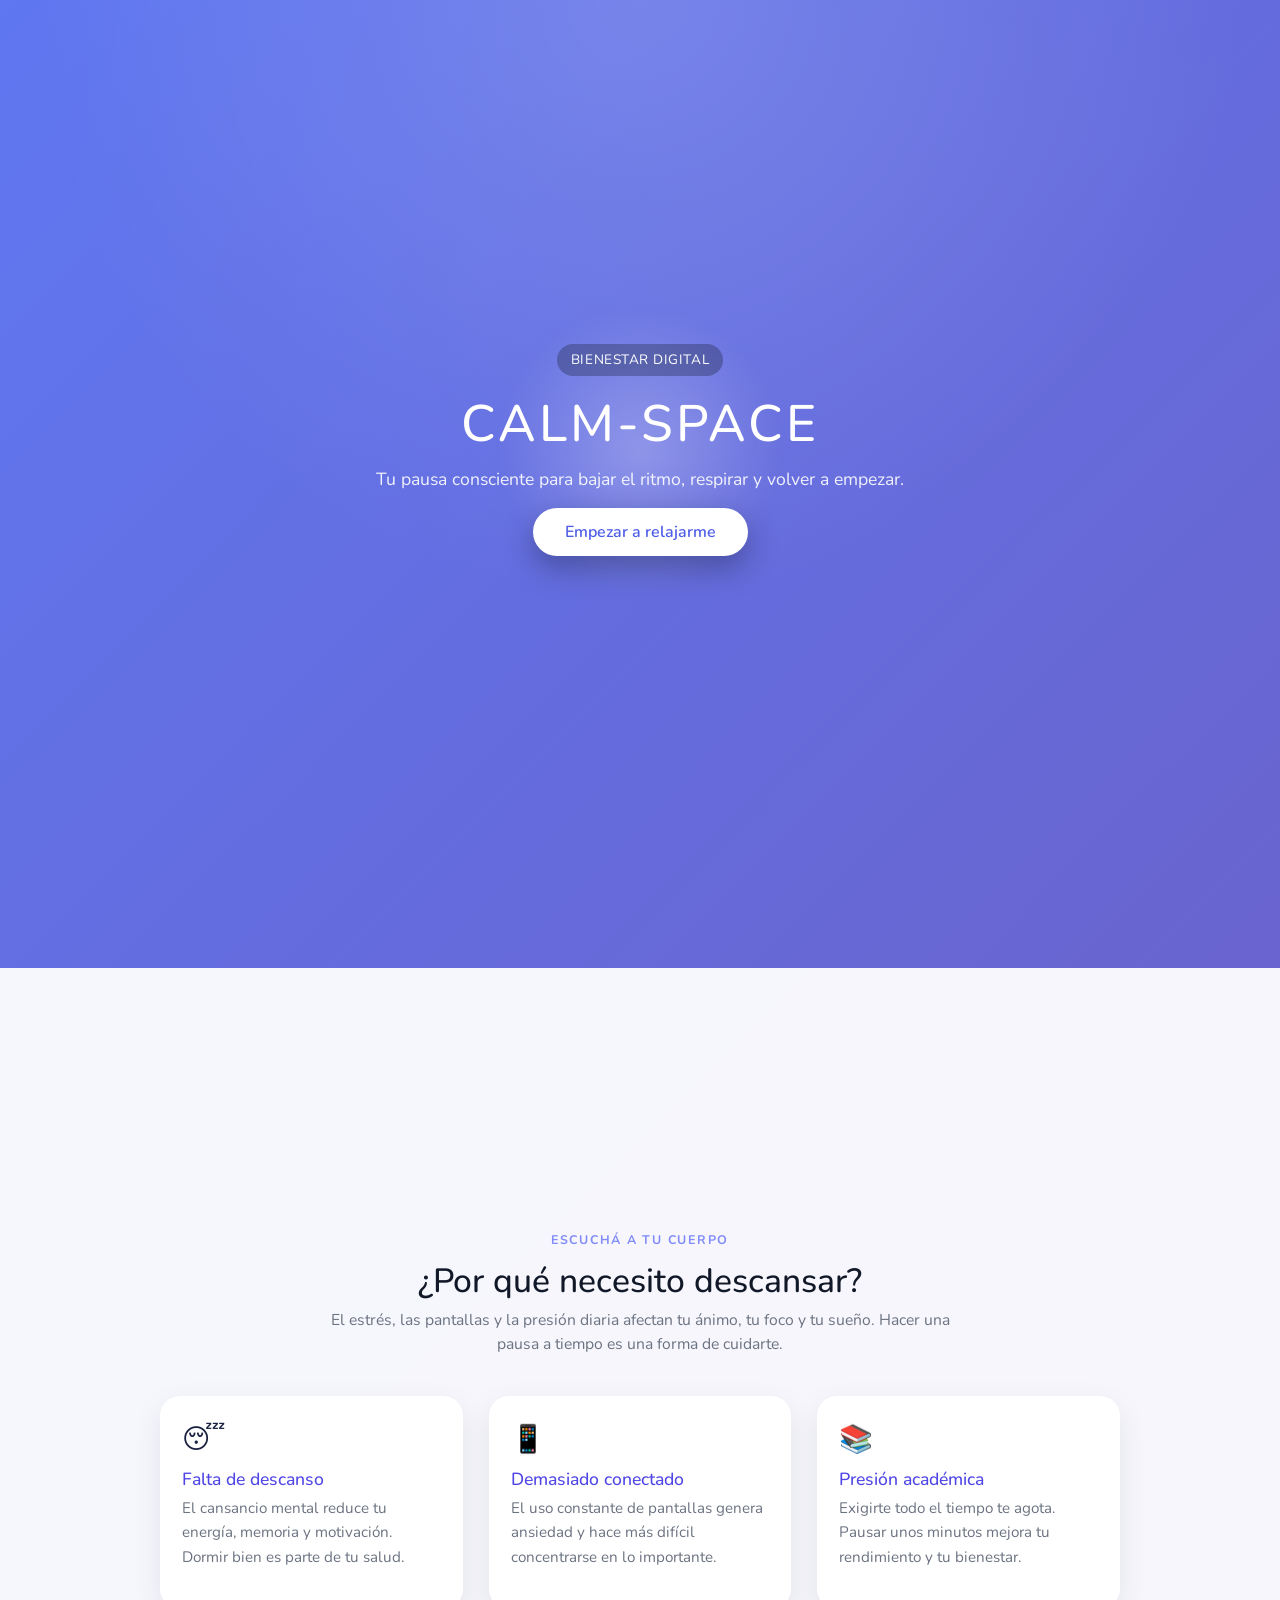
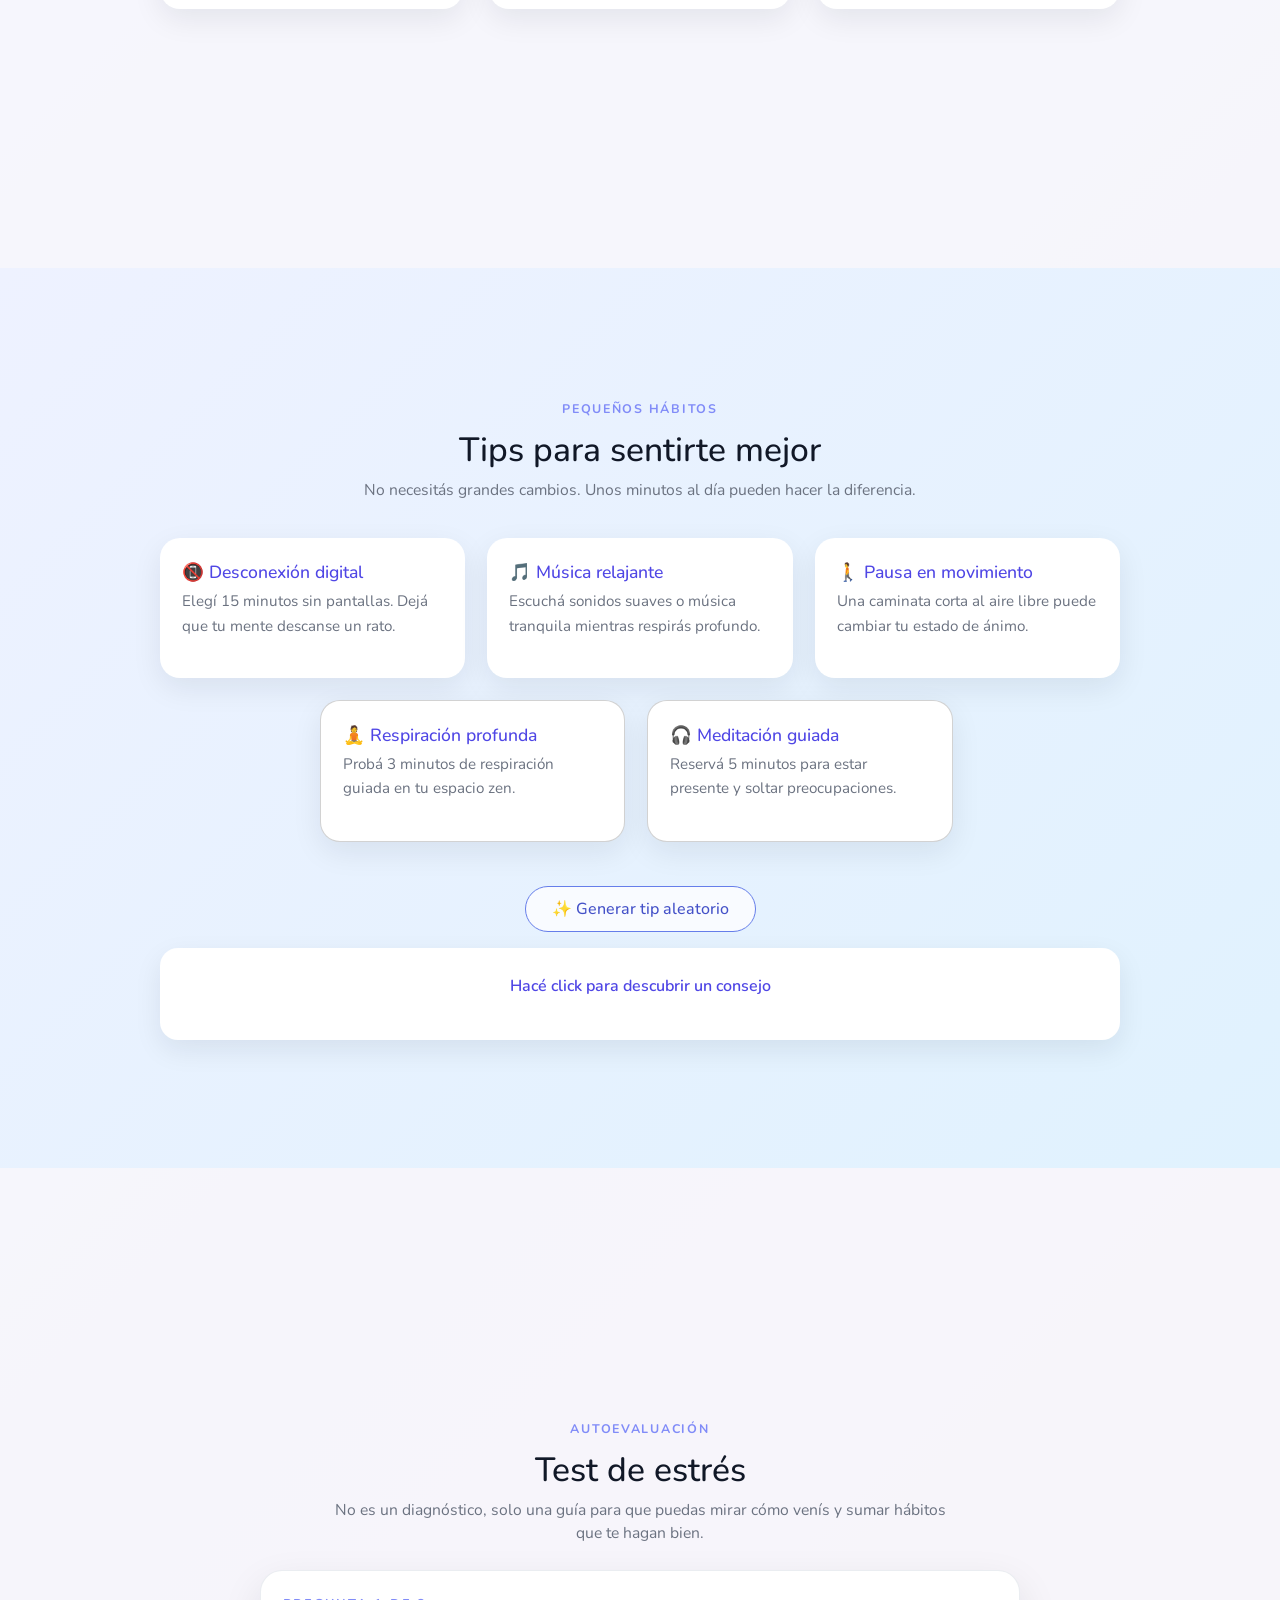
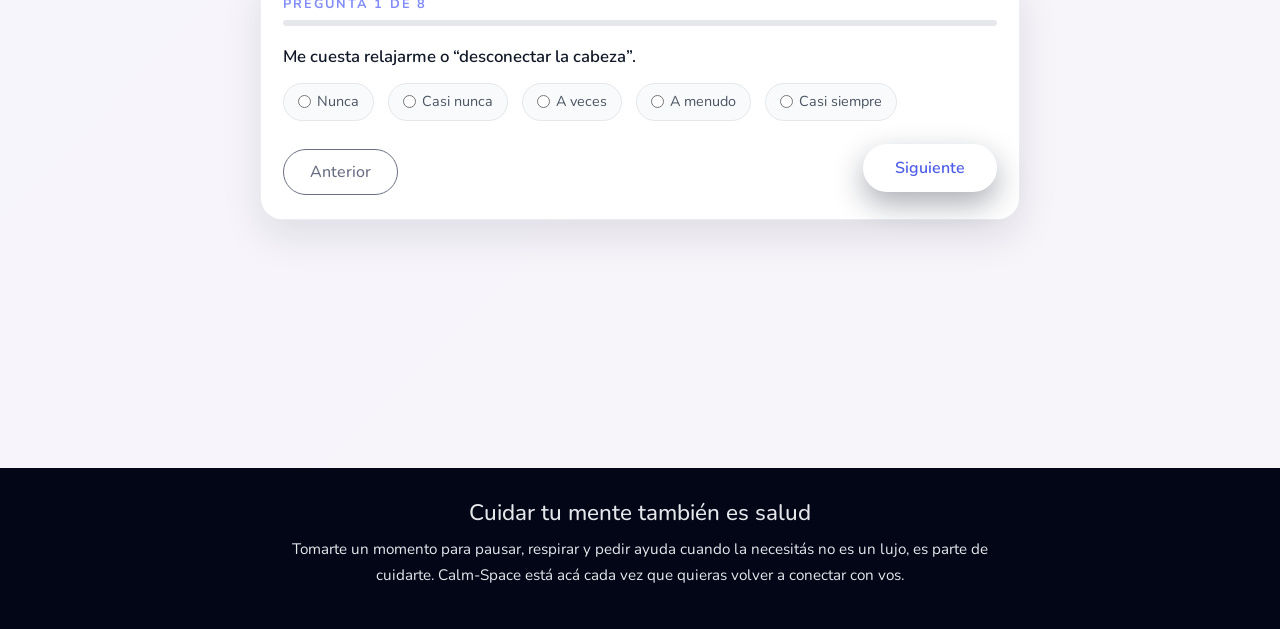
==== commit 9b5828a6: "Rediseño de la website" ====
--- a/index.html
+++ b/index.html
@@ -1,5 +1,6 @@
 <!DOCTYPE html>
 <html lang="es">
+
 <head>
     <meta charset="UTF-8">
     <meta name="viewport" content="width=device-width, initial-scale=1.0">
@@ -16,6 +17,7 @@
 
     <link rel="stylesheet" href="css/style.css">
 </head>
+
 <body>
     <!-- Hero -->
     <section class="hero d-flex flex-column justify-content-center align-items-center text-center" id="inicio">
@@ -39,14 +41,31 @@
                 <img src="img/logo.png" alt="Logo Calm-Space" class="logo-nav">
                 <span class="brand-name">Calm-Space</span>
             </div>
-            <nav>
+
+            <!-- Botón hamburguesa (solo se ve en mobile) -->
+            <button class="nav-toggle" type="button" aria-label="Abrir menú" onclick="toggleNav()">
+                <span></span>
+                <span></span>
+                <span></span>
+            </button>
+
+            <!-- Menú normal / slide -->
+            <nav id="mainNav">
                 <a href="#inicio">Inicio</a>
                 <a href="#porque">¿Por qué?</a>
                 <a href="#tips">Tips</a>
-                <a href="#zen">Espacio zen</a>
+                <div class="nav-dropdown">
+                    <a href="zenZone.html" class="nav-dropdown-toggle">Espacio zen ></a>
+                    <div class="nav-dropdown-menu">
+                        <a href="#zen" onclick="switchZenView('audio')">🎵 Sonidos</a>
+                        <a href="#zen" onclick="switchZenView('timer')">⏱️ Meditación</a>
+                        <a href="#zen" onclick="switchZenView('affirmations')">✨ Affirmaciones</a>
+                    </div>
+                </div>
                 <a href="#test">Test de estrés</a>
             </nav>
         </div>
+
     </header>
 
     <!-- ¿Por qué necesito descansar? -->
@@ -132,79 +151,58 @@
         </div>
     </section>
 
-    <!-- Tu espacio zen -->
-    <section class="zen-space" id="zen">
-        <div class="content-container text-center">
-            <div class="section-header mb-4">
-                <span class="section-kicker section-kicker-light">Pausa consciente</span>
-                <h2 class="section-title text-white">Tu espacio zen</h2>
-            </div>
-
-            <p class="zen-quote">"Respirá hondo. Todo pasa."</p>
-            <p class="zen-text">
-                Elegí un sonido relajante, poné el celular a un lado y regalate unos minutos solo para vos.
-            </p>
-
-            <div class="sound-buttons">
-                <button class="sound-btn" onclick="toggleSound('lluvia')">🌧️ Lluvia suave</button>
-                <button class="sound-btn" onclick="toggleSound('olas')">🌊 Olas del mar</button>
-                <button class="sound-btn" onclick="toggleSound('bosque')">🌲 Bosque</button>
-                <button class="sound-btn sound-stop" onclick="toggleSound('parar')">⏸️ Detener</button>
-            </div>
-
-            <p class="zen-note">
-                En una versión completa, estos botones reproducen sonidos reales para acompañar tu pausa.
-            </p>
-        </div>
-    </section>
+   
 
     <!-- Test (placeholder simple) -->
-   <section class="section-white" id="test">
-  <div class="content-container test-container">
-    <div class="section-header text-center mb-4">
-      <span class="section-kicker">Autoevaluación</span>
-      <h2 class="section-title">Test de estrés</h2>
-      <p class="section-subtitle">
-        No es un diagnóstico, solo una guía para que puedas mirar cómo venís y sumar hábitos que te hagan bien.
-      </p>
-    </div>
-
-    <div class="stress-card" id="stressWizard">
-      <div class="stress-progress">
-        <span id="stressStepText">Pregunta 1 de 8</span>
-        <div class="stress-bar">
-          <div class="stress-bar-fill" id="stressBarFill"></div>
-        </div>
-      </div>
-
-      <div class="stress-question-box">
-        <p class="stress-question-text" id="stressQuestionText"></p>
-        <div class="options" id="stressOptions"></div>
-      </div>
-
-      <div class="stress-nav">
-        <button class="btn btn-outline-cta" type="button" id="stressPrevBtn" onclick="prevStressQuestion()" disabled>
-          Anterior
-        </button>
-        <button class="btn btn-cta" type="button" id="stressNextBtn" onclick="nextStressQuestion()">
-          Siguiente
-        </button>
-      </div>
-    </div>
-
-    <div id="stressResult" class="stress-result" style="display:none;">
-      <h3 class="result-title"></h3>
-      <p class="result-score"></p>
-      <p class="result-text"></p>
-
-      <div class="stress-tips" id="stressTips"></div>
-
-      <p class="result-note">
-        Si sentís que el estrés te supera o dura mucho tiempo, hablar con un profesional de salud mental siempre es una buena idea.
-      </p>
-    </div>
-  </div>
-</section>
+    <section class="section-white" id="test">
+        <div class="content-container test-container">
+            <div class="section-header text-center mb-4">
+                <span class="section-kicker">Autoevaluación</span>
+                <h2 class="section-title">Test de estrés</h2>
+                <p class="section-subtitle">
+                    No es un diagnóstico, solo una guía para que puedas mirar cómo venís y sumar hábitos que te hagan
+                    bien.
+                </p>
+            </div>
+
+            <div class="stress-card" id="stressWizard">
+                <div class="stress-progress">
+                    <span id="stressStepText">Pregunta 1 de 8</span>
+                    <div class="stress-bar">
+                        <div class="stress-bar-fill" id="stressBarFill"></div>
+                    </div>
+                </div>
+
+                <div class="stress-question-box">
+                    <p class="stress-question-text" id="stressQuestionText"></p>
+                    <div class="options" id="stressOptions"></div>
+                </div>
+
+                <div class="stress-nav">
+                    <button class="btn btn-outline-cta" type="button" id="stressPrevBtn" onclick="prevStressQuestion()"
+                        disabled>
+                        Anterior
+                    </button>
+                    <button class="btn btn-cta" type="button" id="stressNextBtn" onclick="nextStressQuestion()">
+                        Siguiente
+                    </button>
+                </div>
+            </div>
+
+            <div id="stressResult" class="stress-result" style="display:none;">
+                <h3 class="result-title"></h3>
+                <p class="result-score"></p>
+                <p class="result-text"></p>
+
+                <div class="stress-tips" id="stressTips"></div>
+
+                <p class="result-note">
+                    Si sentís que el estrés te supera o dura mucho tiempo, hablar con un profesional de salud mental
+                    siempre es una buena idea.
+                </p>
+            </div>
+        </div>
+    </section>
 
 
     <!-- Footer -->
@@ -226,4 +224,5 @@
 
     <script src="js/script.js"></script>
 </body>
-</html>
+
+</html>
--- a/css/style.css
+++ b/css/style.css
@@ -12,6 +12,10 @@
     overflow-x: hidden;
 }
 
+html {
+    scrollbar-width: none;
+}
+
 /* Hero */
 .hero {
     min-height: 100vh;
@@ -23,7 +27,7 @@
 .hero-overlay {
     position: absolute;
     inset: 0;
-    background: radial-gradient(circle at top, rgba(255,255,255,0.15), transparent 55%);
+    background: radial-gradient(circle at top, rgba(255, 255, 255, 0.15), transparent 55%);
     opacity: 0.9;
     pointer-events: none;
 }
@@ -33,7 +37,7 @@
     width: 340px;
     height: 340px;
     border-radius: 50%;
-    background: radial-gradient(circle, rgba(255,255,255,0.25), transparent 60%);
+    background: radial-gradient(circle, rgba(255, 255, 255, 0.25), transparent 60%);
     animation: breathe 5s ease-in-out infinite;
     filter: blur(2px);
 }
@@ -182,6 +186,74 @@
     width: 100%;
 }
 
+/* DROPDOWN MENU */
+.nav-dropdown {
+    position: relative;
+    display: inline-block;
+}
+
+.nav-dropdown-toggle {
+    cursor: pointer;
+    padding: 6px 12px !important;
+    border-radius: 6px;
+    transition: all 0.2s ease;
+}
+
+.nav-dropdown-toggle:hover {
+    background: rgba(99, 102, 241, 0.1);
+}
+
+.nav-dropdown-menu {
+    position: absolute;
+    top: 100%;
+    left: 0;
+    background: #ffffff;
+    border: 1px solid #e5e7eb;
+    border-radius: 12px;
+    box-shadow: 0 8px 24px rgba(15, 23, 42, 0.12);
+    min-width: 180px;
+    opacity: 0;
+    visibility: hidden;
+    transform: translateY(-8px);
+    transition: all 0.3s cubic-bezier(0.34, 1.56, 0.64, 1);
+    z-index: 1000;
+    margin-top: 8px;
+}
+
+.nav-dropdown:hover .nav-dropdown-menu {
+    opacity: 1;
+    visibility: visible;
+    transform: translateY(0);
+}
+
+.nav-dropdown-menu a {
+    display: block;
+    padding: 10px 16px !important;
+    color: #475569;
+    text-decoration: none;
+    font-weight: 500;
+    font-size: 0.9rem;
+    transition: all 0.2s ease;
+    border: none;
+}
+
+.nav-dropdown-menu a:first-child {
+    border-radius: 11px 11px 0 0;
+}
+
+.nav-dropdown-menu a:last-child {
+    border-radius: 0 0 11px 11px;
+}
+
+.nav-dropdown-menu a:hover {
+    background: linear-gradient(90deg, rgba(99, 102, 241, 0.1), rgba(168, 85, 247, 0.1));
+    color: #4f46e5;
+}
+
+.nav-dropdown-menu a::after {
+    display: none;
+}
+
 @media (max-width: 768px) {
     .nav-inner {
         flex-direction: column;
@@ -191,6 +263,31 @@
 
     .header-sticky nav {
         flex-wrap: wrap;
+    }
+    
+    .nav-dropdown-menu {
+        position: static;
+        opacity: 0;
+        visibility: hidden;
+        max-height: 0;
+        transition: all 0.3s ease;
+        transform: translateY(-8px);
+        box-shadow: none;
+        border: none;
+        background: transparent;
+        margin-top: 0;
+    }
+    
+    .nav-dropdown.open .nav-dropdown-menu {
+        opacity: 1;
+        visibility: visible;
+        max-height: 200px;
+        transform: translateY(0);
+        background: #f9fafb;
+        border: 1px solid #e5e7eb;
+        border-radius: 8px;
+        margin-top: 4px;
+        padding: 4px 0;
     }
 }
 
@@ -334,8 +431,8 @@
 
 /* Espacio zen */
 .zen-space {
-    background: radial-gradient(circle at top, #4c51bf 0%, #111827 55%, #020617 100%);
-    color: #e5e7eb;
+    background: linear-gradient(135deg, #124e71 0%, #b8ced0 50%, #f0f9ff 100%);
+    color: #0c4a6e;
     padding: 80px 20px;
     text-align: center;
 }
@@ -344,11 +441,12 @@
     font-size: 1.6rem;
     font-style: italic;
     margin-bottom: 18px;
+    color: #075985;
 }
 
 .zen-text {
     font-size: 0.98rem;
-    color: #cbd5f5;
+    color: #0c4a6e;
     margin-bottom: 30px;
 }
 
@@ -364,21 +462,24 @@
     padding: 10px 22px;
     font-size: 0.95rem;
     border-radius: 999px;
-    border: 1px solid rgba(209, 213, 219, 0.7);
-    background: rgba(15, 23, 42, 0.5);
-    color: #e5e7eb;
+    border: 1px solid #0288d1;
+    background: #ffffff;
+    color: #0288d1;
     cursor: pointer;
     transition: all 0.2s ease;
+    font-weight: 600;
 }
 
 .sound-btn:hover {
-    background: #e5e7eb;
-    color: #111827;
+    background: #0288d1;
+    color: #ffffff;
+    border-color: #0288d1;
 }
 
 .sound-btn.playing {
-    background: #e5e7eb;
-    color: #111827;
+    background: #0288d1;
+    color: #ffffff;
+    border-color: #0288d1;
 }
 
 .sound-stop {
@@ -387,8 +488,159 @@
 
 .zen-note {
     font-size: 0.85rem;
-    color: #9ca3af;
+    color: #0369a1;
     margin-top: 10px;
+}
+
+/* Canvas animación zen */
+.zen-animation {
+    position: absolute;
+    top: 0;
+    left: 0;
+    width: 100%;
+    height: 100%;
+    z-index: 1;
+    opacity: 0.6;
+}
+
+.zen-content {
+    position: relative;
+    z-index: 2;
+}
+
+.section-title-zen {
+    color: #0c4a6e;
+}
+
+.section-kicker-zen {
+    color: #0369a1;
+}
+
+/* Tabs del zen-space */
+.zen-tabs {
+    display: flex;
+    justify-content: center;
+    gap: 12px;
+    margin: 24px 0;
+    flex-wrap: wrap;
+}
+
+.zen-tab-btn {
+    padding: 8px 18px;
+    border-radius: 999px;
+    border: 1px solid #0288d1;
+    background: #ffffff;
+    color: #0288d1;
+    font-weight: 600;
+    cursor: pointer;
+    transition: all 0.2s ease;
+    font-size: 0.9rem;
+}
+
+.zen-tab-btn:hover {
+    background: #0288d1;
+    color: #ffffff;
+}
+
+.zen-tab-btn.active {
+    background: #0288d1;
+    color: #ffffff;
+}
+
+/* Vistas (tabs) */
+.zen-view {
+    display: none;
+    animation: fadeIn 0.3s ease;
+}
+
+.zen-view.active {
+    display: block;
+}
+
+@keyframes fadeIn {
+    from {
+        opacity: 0;
+    }
+    to {
+        opacity: 1;
+    }
+}
+
+/* Temporizador */
+.timer-container {
+    background: rgba(255, 255, 255, 0.8);
+    border-radius: 20px;
+    padding: 30px 20px;
+    margin: 20px auto;
+    max-width: 400px;
+    box-shadow: 0 8px 24px rgba(12, 74, 110, 0.1);
+}
+
+.timer-display {
+    font-size: 4rem;
+    font-weight: 700;
+    color: #0288d1;
+    margin-bottom: 20px;
+    font-family: 'Courier New', monospace;
+    letter-spacing: 0.1em;
+}
+
+.timer-minutes,
+.timer-seconds {
+    display: inline-block;
+    min-width: 1.2em;
+}
+
+.timer-controls {
+    display: flex;
+    justify-content: center;
+    gap: 12px;
+    margin-bottom: 20px;
+}
+
+.timer-input {
+    width: 80px;
+    padding: 8px 12px;
+    border: 1px solid #0288d1;
+    border-radius: 8px;
+    font-size: 0.95rem;
+    text-align: center;
+    color: #0c4a6e;
+}
+
+.timer-input:focus {
+    outline: none;
+    border-color: #0162a6;
+    box-shadow: 0 0 0 3px rgba(2, 136, 209, 0.1);
+}
+
+.timer-buttons {
+    display: flex;
+    justify-content: center;
+    gap: 10px;
+    flex-wrap: wrap;
+}
+
+/* Affirmations */
+.affirmation-box {
+    background: rgba(255, 255, 255, 0.85);
+    border-radius: 20px;
+    padding: 30px 25px;
+    margin: 20px auto;
+    max-width: 500px;
+    min-height: 120px;
+    display: flex;
+    align-items: center;
+    justify-content: center;
+    box-shadow: 0 8px 24px rgba(12, 74, 110, 0.1);
+}
+
+.affirmation-text {
+    font-size: 1.2rem;
+    color: #0c4a6e;
+    font-weight: 500;
+    font-style: italic;
+    line-height: 1.6;
 }
 
 /* Test */
@@ -428,10 +680,13 @@
 
 /* Animación círculo */
 @keyframes breathe {
-    0%, 100% {
+
+    0%,
+    100% {
         transform: scale(1);
         opacity: 0.3;
     }
+
     50% {
         transform: scale(1.35);
         opacity: 0.7;
@@ -462,176 +717,236 @@
 /* ===== Test de estrés (wizard) con estilo Calm-Space ===== */
 
 .test-container {
-  max-width: 760px;
+    max-width: 760px;
 }
 
 /* Tarjeta principal del test */
 .stress-card {
-  background: #ffffff;
-  border-radius: 22px;
-  padding: 24px 22px;
-  box-shadow: 0 16px 40px rgba(15, 23, 42, 0.10);
-  margin: 0 auto;
-  border: 1px solid rgba(148, 163, 184, 0.20);
+    background: #ffffff;
+    border-radius: 22px;
+    padding: 24px 22px;
+    box-shadow: 0 16px 40px rgba(15, 23, 42, 0.10);
+    margin: 0 auto;
+    border: 1px solid rgba(148, 163, 184, 0.20);
 }
 
 /* Progreso superior */
 .stress-progress {
-  margin-bottom: 18px;
+    margin-bottom: 18px;
 }
 
 .stress-progress span {
-  font-size: 0.8rem;
-  text-transform: uppercase;
-  letter-spacing: 0.16em;
-  color: #818cf8;
-  font-weight: 700;
-  display: block;
-  margin-bottom: 6px;
+    font-size: 0.8rem;
+    text-transform: uppercase;
+    letter-spacing: 0.16em;
+    color: #818cf8;
+    font-weight: 700;
+    display: block;
+    margin-bottom: 6px;
 }
 
 .stress-bar {
-  width: 100%;
-  height: 6px;
-  border-radius: 999px;
-  background: #e5e7eb;
-  overflow: hidden;
+    width: 100%;
+    height: 6px;
+    border-radius: 999px;
+    background: #e5e7eb;
+    overflow: hidden;
 }
 
 .stress-bar-fill {
-  height: 100%;
-  width: 0;
-  border-radius: inherit;
-  background: linear-gradient(90deg, #6366f1, #a855f7);
-  transition: width 0.25s ease;
+    height: 100%;
+    width: 0;
+    border-radius: inherit;
+    background: linear-gradient(90deg, #6366f1, #a855f7);
+    transition: width 0.25s ease;
 }
 
 /* Pregunta actual */
 .stress-question-box {
-  margin: 12px 0 20px;
+    margin: 12px 0 20px;
 }
 
 .stress-question-text {
-  font-size: 1.05rem;
-  font-weight: 600;
-  color: #111827;
-  margin-bottom: 14px;
+    font-size: 1.05rem;
+    font-weight: 600;
+    color: #111827;
+    margin-bottom: 14px;
 }
 
 /* Opciones (mismo vibe que botones suaves de la página) */
 #stressOptions {
-  display: flex;
-  flex-wrap: wrap;
-  gap: 10px 14px;
+    display: flex;
+    flex-wrap: wrap;
+    gap: 10px 14px;
 }
 
 #stressOptions label {
-  background: #f9fafb;
-  border-radius: 999px;
-  padding: 7px 14px;
-  border: 1px solid #e5e7eb;
-  font-size: 0.9rem;
-  color: #4b5563;
-  cursor: pointer;
-  display: inline-flex;
-  align-items: center;
-  gap: 6px;
-  transition: all 0.15s ease;
+    background: #f9fafb;
+    border-radius: 999px;
+    padding: 7px 14px;
+    border: 1px solid #e5e7eb;
+    font-size: 0.9rem;
+    color: #4b5563;
+    cursor: pointer;
+    display: inline-flex;
+    align-items: center;
+    gap: 6px;
+    transition: all 0.15s ease;
 }
 
 #stressOptions input[type="radio"] {
-  accent-color: #667eea;
+    accent-color: #667eea;
 }
 
 #stressOptions label:hover {
-  background: #eef2ff;
-  border-color: #667eea;
-  color: #3730a3;
+    background: #eef2ff;
+    border-color: #667eea;
+    color: #3730a3;
 }
 
 /* Navegación (botones ya usan .btn-cta / .btn-outline-cta de tu estilo) */
 .stress-nav {
-  display: flex;
-  justify-content: space-between;
-  align-items: center;
-  gap: 12px;
-  margin-top: 8px;
+    display: flex;
+    justify-content: space-between;
+    align-items: center;
+    gap: 12px;
+    margin-top: 8px;
 }
 
 /* Resultado final */
 .stress-result {
-  margin-top: 24px;
-  padding: 24px 22px;
-  border-radius: 22px;
-  background: linear-gradient(135deg, #eef2ff 0%, #e0f2fe 100%);
-  max-width: 760px;
-  margin-left: auto;
-  margin-right: auto;
-  box-shadow: 0 12px 32px rgba(15, 23, 42, 0.12);
-  border: 1px solid rgba(129, 140, 248, 0.40);
+    margin-top: 24px;
+    padding: 24px 22px;
+    border-radius: 22px;
+    background: linear-gradient(135deg, #eef2ff 0%, #e0f2fe 100%);
+    max-width: 760px;
+    margin-left: auto;
+    margin-right: auto;
+    box-shadow: 0 12px 32px rgba(15, 23, 42, 0.12);
+    border: 1px solid rgba(129, 140, 248, 0.40);
 }
 
 .stress-result .result-title {
-  font-size: 1.25rem;
-  margin-bottom: 4px;
-  color: #111827;
+    font-size: 1.25rem;
+    margin-bottom: 4px;
+    color: #111827;
 }
 
 .stress-result .result-score {
-  font-weight: 600;
-  color: #4f46e5;
-  margin-bottom: 6px;
-  font-size: 0.95rem;
+    font-weight: 600;
+    color: #4f46e5;
+    margin-bottom: 6px;
+    font-size: 0.95rem;
 }
 
 .stress-result .result-text {
-  font-size: 0.95rem;
-  color: #4b5563;
-  margin-bottom: 10px;
+    font-size: 0.95rem;
+    color: #4b5563;
+    margin-bottom: 10px;
 }
 
 .stress-result .result-note {
-  font-size: 0.85rem;
-  color: #6b7280;
-  margin-top: 10px;
+    font-size: 0.85rem;
+    color: #6b7280;
+    margin-top: 10px;
 }
 
 /* Tarjetas de consejos personalizados */
 .stress-tips {
-  margin-top: 8px;
-  display: grid;
-  grid-template-columns: repeat(auto-fit, minmax(220px, 1fr));
-  gap: 12px;
+    margin-top: 8px;
+    display: grid;
+    grid-template-columns: repeat(auto-fit, minmax(220px, 1fr));
+    gap: 12px;
 }
 
 .stress-tip-card {
-  background: #ffffff;
-  border-radius: 16px;
-  padding: 12px 14px;
-  box-shadow: 0 10px 26px rgba(15, 23, 42, 0.10);
-  border: 1px solid rgba(209, 213, 219, 0.7);
-  text-align: left;
+    background: #ffffff;
+    border-radius: 16px;
+    padding: 12px 14px;
+    box-shadow: 0 10px 26px rgba(15, 23, 42, 0.10);
+    border: 1px solid rgba(209, 213, 219, 0.7);
+    text-align: left;
 }
 
 .stress-tip-card h4 {
-  font-size: 0.95rem;
-  color: #4f46e5;
-  margin-bottom: 4px;
+    font-size: 0.95rem;
+    color: #4f46e5;
+    margin-bottom: 4px;
 }
 
 .stress-tip-card p {
-  font-size: 0.88rem;
-  color: #4b5563;
-  margin: 0;
+    font-size: 0.88rem;
+    color: #4b5563;
+    margin: 0;
 }
 
 /* Responsive */
 @media (max-width: 768px) {
-  .stress-card {
-    padding: 20px 16px;
-  }
-  #stressOptions {
+    .stress-card {
+        padding: 20px 16px;
+    }
+
+    #stressOptions {
+        flex-direction: column;
+        align-items: stretch;
+    }
+}
+
+/* Botón hamburguesa */
+.nav-toggle {
+    display: none;
     flex-direction: column;
-    align-items: stretch;
-  }
-}
+    justify-content: center;
+    gap: 4px;
+    width: 32px;
+    height: 32px;
+    border-radius: 999px;
+    border: 1px solid rgba(148, 163, 184, 0.6);
+    background: #ffffff;
+    cursor: pointer;
+    padding: 4px;
+}
+
+.nav-toggle span {
+    display: block;
+    height: 2px;
+    width: 16px;
+    border-radius: 999px;
+    background: #475569;
+}
+
+/* Slide menú en mobile */
+@media (max-width: 768px) {
+    .nav-inner {
+        padding: 10px 14px;
+    }
+
+    .nav-toggle {
+        display: flex;
+    }
+
+    .header-sticky nav {
+        position: fixed;
+        top: 56px;
+        /* altura aproximada de la barra */
+        right: 0;
+        width: 220px;
+        background: rgba(248, 250, 252, 0.98);
+        box-shadow: -4px 0 18px rgba(15, 23, 42, 0.15);
+        flex-direction: column;
+        align-items: flex-start;
+        padding: 12px 16px;
+        gap: 10px;
+        transform: translateX(100%);
+        opacity: 0;
+        pointer-events: none;
+        transition: transform 0.25s ease, opacity 0.25s ease;
+        border-radius: 16px 0 0 16px;
+    }
+
+    .header-sticky nav.open {
+        transform: translateX(0);
+        opacity: 1;
+        pointer-events: auto;
+    }
+}
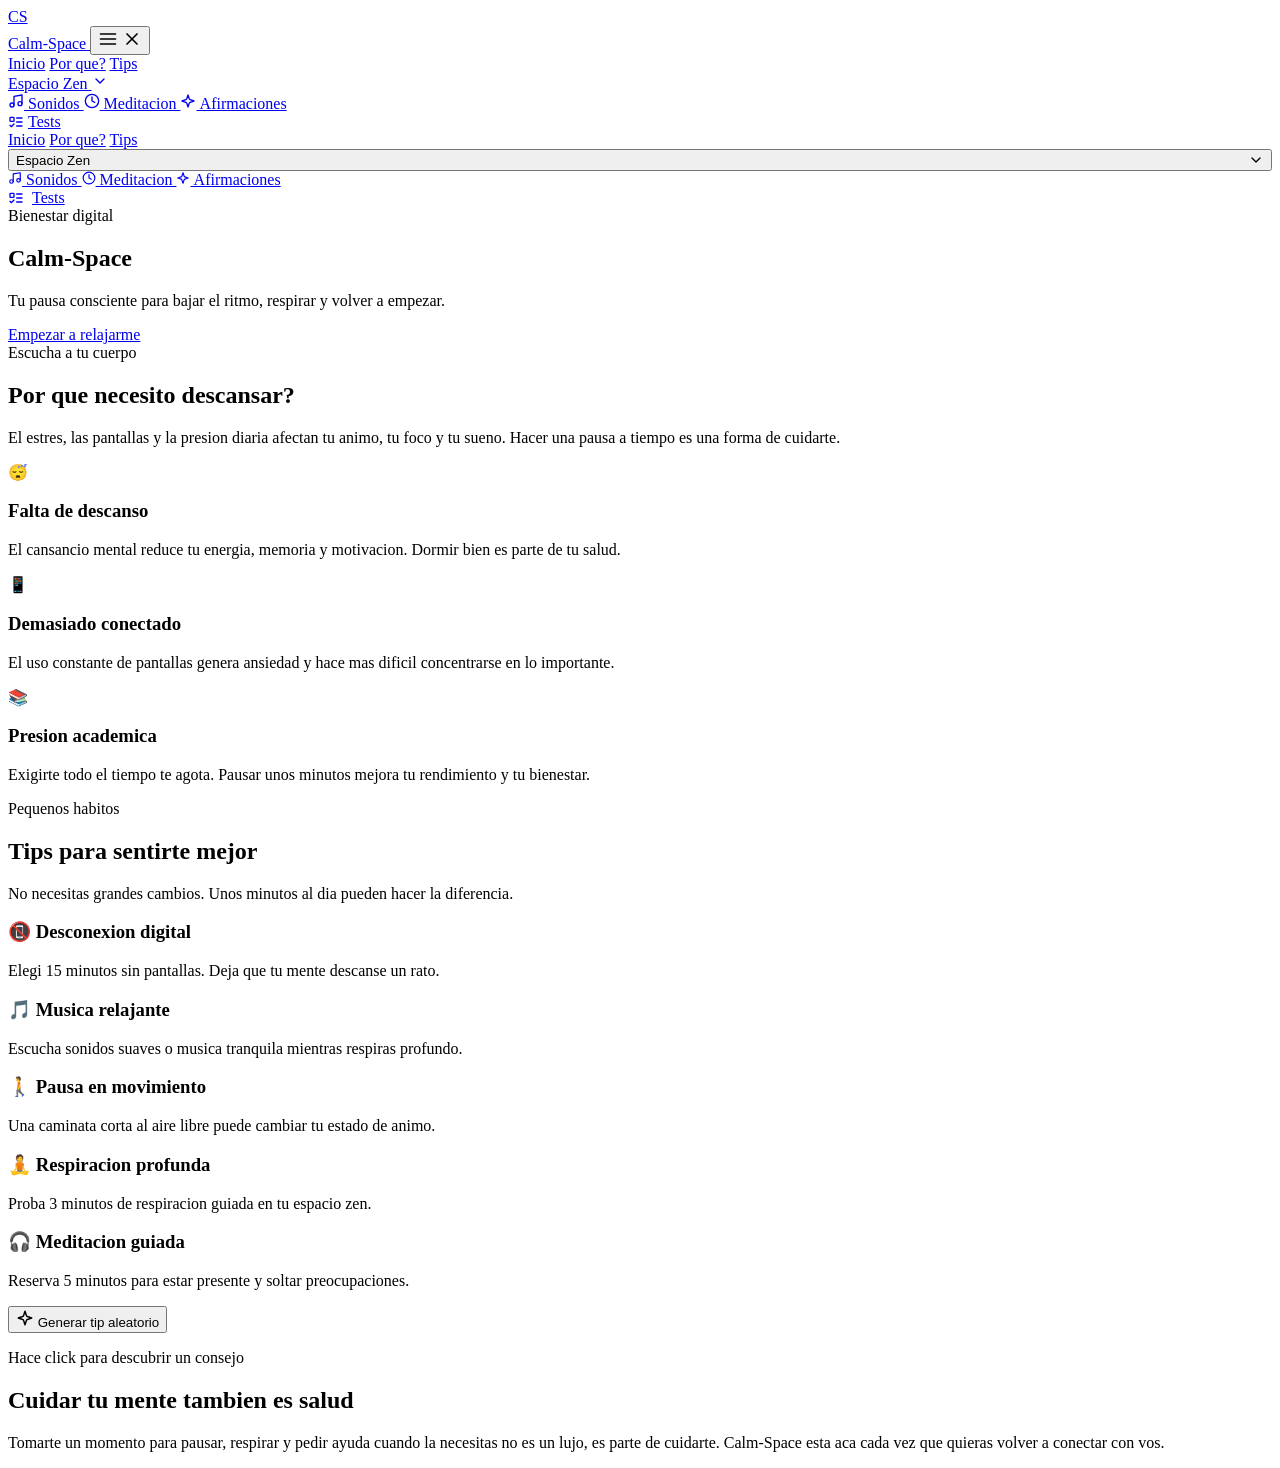
==== commit 9f2fbb26: "New website" ====
--- a/index.html
+++ b/index.html
@@ -1,228 +1,239 @@
 <!DOCTYPE html>
 <html lang="es">
-
 <head>
-    <meta charset="UTF-8">
-    <meta name="viewport" content="width=device-width, initial-scale=1.0">
-    <title>Calm-Space | Tu espacio de bienestar</title>
-
-    <!-- Bootstrap -->
-    <link href="https://cdn.jsdelivr.net/npm/bootstrap@5.3.2/dist/css/bootstrap.min.css" rel="stylesheet">
-    <script src="https://cdn.jsdelivr.net/npm/bootstrap@5.3.2/dist/js/bootstrap.bundle.min.js"></script>
-
-    <!-- Google Font más profesional -->
-    <link rel="preconnect" href="https://fonts.googleapis.com">
-    <link rel="preconnect" href="https://fonts.gstatic.com" crossorigin>
-    <link href="https://fonts.googleapis.com/css2?family=Nunito:wght@300;400;600;700&display=swap" rel="stylesheet">
-
-    <link rel="stylesheet" href="css/style.css">
+  <meta charset="UTF-8">
+  <meta name="viewport" content="width=device-width, initial-scale=1.0">
+  <title>Calm-Space | Tu pausa consciente</title>
+  <meta name="description" content="Tu pausa consciente para bajar el ritmo, respirar y volver a empezar.">
+  <link rel="stylesheet" href="CSS/style.css">
 </head>
-
 <body>
-    <!-- Hero -->
-    <section class="hero d-flex flex-column justify-content-center align-items-center text-center" id="inicio">
-        <div class="hero-overlay"></div>
-        <div class="breathing-circle"></div>
-
-        <div class="hero-content container">
-            <span class="hero-badge">Bienestar digital</span>
-            <h1>Calm-Space</h1>
-            <p>Tu pausa consciente para bajar el ritmo, respirar y volver a empezar.</p>
-            <button class="btn btn-cta mt-3" onclick="scrollToSection('porque')">
-                Empezar a relajarme
-            </button>
-        </div>
-    </section>
-
-    <!-- NAV-BAR -->
-    <header class="header-sticky" id="navbar">
-        <div class="nav-inner">
-            <div class="d-flex align-items-center gap-2">
-                <img src="img/logo.png" alt="Logo Calm-Space" class="logo-nav">
-                <span class="brand-name">Calm-Space</span>
-            </div>
-
-            <!-- Botón hamburguesa (solo se ve en mobile) -->
-            <button class="nav-toggle" type="button" aria-label="Abrir menú" onclick="toggleNav()">
-                <span></span>
-                <span></span>
-                <span></span>
-            </button>
-
-            <!-- Menú normal / slide -->
-            <nav id="mainNav">
-                <a href="#inicio">Inicio</a>
-                <a href="#porque">¿Por qué?</a>
-                <a href="#tips">Tips</a>
-                <div class="nav-dropdown">
-                    <a href="zenZone.html" class="nav-dropdown-toggle">Espacio zen ></a>
-                    <div class="nav-dropdown-menu">
-                        <a href="#zen" onclick="switchZenView('audio')">🎵 Sonidos</a>
-                        <a href="#zen" onclick="switchZenView('timer')">⏱️ Meditación</a>
-                        <a href="#zen" onclick="switchZenView('affirmations')">✨ Affirmaciones</a>
-                    </div>
-                </div>
-                <a href="#test">Test de estrés</a>
-            </nav>
-        </div>
-
-    </header>
-
-    <!-- ¿Por qué necesito descansar? -->
-    <section class="section-white" id="porque">
-        <div class="content-container">
-            <div class="section-header text-center mb-4">
-                <span class="section-kicker">Escuchá a tu cuerpo</span>
-                <h2 class="section-title">¿Por qué necesito descansar?</h2>
-                <p class="section-subtitle">
-                    El estrés, las pantallas y la presión diaria afectan tu ánimo, tu foco y tu sueño.
-                    Hacer una pausa a tiempo es una forma de cuidarte.
-                </p>
-            </div>
-
-            <div class="reasons-grid">
-                <div class="reason-card">
-                    <div class="reason-icon">😴</div>
-                    <h3>Falta de descanso</h3>
-                    <p>
-                        El cansancio mental reduce tu energía, memoria y motivación. Dormir bien es parte de tu salud.
-                    </p>
-                </div>
-                <div class="reason-card">
-                    <div class="reason-icon">📱</div>
-                    <h3>Demasiado conectado</h3>
-                    <p>
-                        El uso constante de pantallas genera ansiedad y hace más difícil concentrarse en lo importante.
-                    </p>
-                </div>
-                <div class="reason-card">
-                    <div class="reason-icon">📚</div>
-                    <h3>Presión académica</h3>
-                    <p>
-                        Exigirte todo el tiempo te agota. Pausar unos minutos mejora tu rendimiento y tu bienestar.
-                    </p>
-                </div>
-            </div>
-        </div>
-    </section>
-
-    <!-- Tips para sentirte mejor -->
-    <section class="section-light" id="tips">
-        <div class="content-container">
-            <div class="section-header text-center mb-4">
-                <span class="section-kicker">Pequeños hábitos</span>
-                <h2 class="section-title">Tips para sentirte mejor</h2>
-                <p class="section-subtitle">
-                    No necesitás grandes cambios. Unos minutos al día pueden hacer la diferencia.
-                </p>
-            </div>
-
-            <div class="tips-container">
-                <div class="reason-card tip-card-soft">
-                    <h3>📵 Desconexión digital</h3>
-                    <p>Elegí 15 minutos sin pantallas. Dejá que tu mente descanse un rato.</p>
-                </div>
-                <div class="reason-card tip-card-soft">
-                    <h3>🎵 Música relajante</h3>
-                    <p>Escuchá sonidos suaves o música tranquila mientras respirás profundo.</p>
-                </div>
-                <div class="reason-card tip-card-soft">
-                    <h3>🚶 Pausa en movimiento</h3>
-                    <p>Una caminata corta al aire libre puede cambiar tu estado de ánimo.</p>
-                </div>
-                <div class="reason-card tip-card-link card">
-                    <h3>🧘 Respiración profunda</h3>
-                    <p>Probá 3 minutos de respiración guiada en tu espacio zen.</p>
-                </div>
-                <div class="reason-card tip-card-soft card">
-                    <h3>🎧 Meditación guiada</h3>
-                    <p>Reservá 5 minutos para estar presente y soltar preocupaciones.</p>
-                </div>
-            </div>
-
-            <div class="random-tip-section">
-                <button class="btn btn-outline-cta" onclick="generateRandomTip()">
-                    ✨ Generar tip aleatorio
-                </button>
-                <div class="random-tip-box" id="randomTip">
-                    <p class="random-tip-text">Hacé click para descubrir un consejo</p>
-                </div>
-            </div>
-        </div>
-    </section>
-
-   
-
-    <!-- Test (placeholder simple) -->
-    <section class="section-white" id="test">
-        <div class="content-container test-container">
-            <div class="section-header text-center mb-4">
-                <span class="section-kicker">Autoevaluación</span>
-                <h2 class="section-title">Test de estrés</h2>
-                <p class="section-subtitle">
-                    No es un diagnóstico, solo una guía para que puedas mirar cómo venís y sumar hábitos que te hagan
-                    bien.
-                </p>
-            </div>
-
-            <div class="stress-card" id="stressWizard">
-                <div class="stress-progress">
-                    <span id="stressStepText">Pregunta 1 de 8</span>
-                    <div class="stress-bar">
-                        <div class="stress-bar-fill" id="stressBarFill"></div>
-                    </div>
-                </div>
-
-                <div class="stress-question-box">
-                    <p class="stress-question-text" id="stressQuestionText"></p>
-                    <div class="options" id="stressOptions"></div>
-                </div>
-
-                <div class="stress-nav">
-                    <button class="btn btn-outline-cta" type="button" id="stressPrevBtn" onclick="prevStressQuestion()"
-                        disabled>
-                        Anterior
-                    </button>
-                    <button class="btn btn-cta" type="button" id="stressNextBtn" onclick="nextStressQuestion()">
-                        Siguiente
-                    </button>
-                </div>
-            </div>
-
-            <div id="stressResult" class="stress-result" style="display:none;">
-                <h3 class="result-title"></h3>
-                <p class="result-score"></p>
-                <p class="result-text"></p>
-
-                <div class="stress-tips" id="stressTips"></div>
-
-                <p class="result-note">
-                    Si sentís que el estrés te supera o dura mucho tiempo, hablar con un profesional de salud mental
-                    siempre es una buena idea.
-                </p>
-            </div>
-        </div>
-    </section>
-
-
-    <!-- Footer -->
-    <footer class="footer">
-        <div class="content-container text-center">
-            <h2>Cuidar tu mente también es salud</h2>
-            <p>
-                Tomarte un momento para pausar, respirar y pedir ayuda cuando la necesitás
-                no es un lujo, es parte de cuidarte. Calm-Space está acá cada vez que
-                quieras volver a conectar con vos.
-            </p>
-        </div>
-    </footer>
-
-    <!-- Audios -->
-    <audio id="audio-lluvia" src="sounds/rain.wav"></audio>
-    <audio id="audio-olas" src="sounds/sea-waves.wav"></audio>
-    <audio id="audio-bosque" src="sounds/forest.wav"></audio>
-
-    <script src="js/script.js"></script>
+  <!-- NAVBAR -->
+  <header class="navbar" id="navbar">
+    <div class="navbar-container">
+      <!-- Logo -->
+      <a href="index.html" class="navbar-logo">
+        <div class="navbar-logo-icon">CS</div>
+        <span class="navbar-logo-text">Calm-Space</span>
+      </a>
+
+      <!-- Mobile Menu Button -->
+      <button class="mobile-menu-btn" id="mobile-menu-btn" aria-label="Abrir menu">
+        <svg id="menu-icon" width="20" height="20" viewBox="0 0 24 24" fill="none" stroke="currentColor" stroke-width="2" stroke-linecap="round" stroke-linejoin="round">
+          <line x1="3" y1="12" x2="21" y2="12"></line>
+          <line x1="3" y1="6" x2="21" y2="6"></line>
+          <line x1="3" y1="18" x2="21" y2="18"></line>
+        </svg>
+        <svg id="close-icon" class="hidden" width="20" height="20" viewBox="0 0 24 24" fill="none" stroke="currentColor" stroke-width="2" stroke-linecap="round" stroke-linejoin="round">
+          <line x1="18" y1="6" x2="6" y2="18"></line>
+          <line x1="6" y1="6" x2="18" y2="18"></line>
+        </svg>
+      </button>
+
+      <!-- Desktop Navigation -->
+      <nav class="navbar-nav">
+        <a href="#inicio" class="nav-link">Inicio</a>
+        <a href="#porque" class="nav-link">Por que?</a>
+        <a href="#tips" class="nav-link">Tips</a>
+        
+        <!-- Zen Dropdown -->
+        <div class="nav-dropdown">
+          <a href="zen.html" class="nav-link nav-dropdown-trigger">
+            Espacio Zen
+            <svg width="16" height="16" viewBox="0 0 24 24" fill="none" stroke="currentColor" stroke-width="2" stroke-linecap="round" stroke-linejoin="round">
+              <polyline points="6 9 12 15 18 9"></polyline>
+            </svg>
+          </a>
+          <div class="nav-dropdown-menu">
+            <a href="zen.html?tab=audio" class="nav-dropdown-item">
+              <svg width="16" height="16" viewBox="0 0 24 24" fill="none" stroke="currentColor" stroke-width="2" stroke-linecap="round" stroke-linejoin="round">
+                <path d="M9 18V5l12-2v13"></path>
+                <circle cx="6" cy="18" r="3"></circle>
+                <circle cx="18" cy="16" r="3"></circle>
+              </svg>
+              Sonidos
+            </a>
+            <a href="zen.html?tab=timer" class="nav-dropdown-item">
+              <svg width="16" height="16" viewBox="0 0 24 24" fill="none" stroke="currentColor" stroke-width="2" stroke-linecap="round" stroke-linejoin="round">
+                <circle cx="12" cy="12" r="10"></circle>
+                <polyline points="12 6 12 12 16 14"></polyline>
+              </svg>
+              Meditacion
+            </a>
+            <a href="zen.html?tab=affirmations" class="nav-dropdown-item">
+              <svg width="16" height="16" viewBox="0 0 24 24" fill="none" stroke="currentColor" stroke-width="2" stroke-linecap="round" stroke-linejoin="round">
+                <path d="m12 3-1.912 5.813a2 2 0 0 1-1.275 1.275L3 12l5.813 1.912a2 2 0 0 1 1.275 1.275L12 21l1.912-5.813a2 2 0 0 1 1.275-1.275L21 12l-5.813-1.912a2 2 0 0 1-1.275-1.275L12 3Z"></path>
+              </svg>
+              Afirmaciones
+            </a>
+          </div>
+        </div>
+
+        <a href="tests.html" class="nav-link" style="display: flex; align-items: center; gap: 0.25rem;">
+          <svg width="16" height="16" viewBox="0 0 24 24" fill="none" stroke="currentColor" stroke-width="2" stroke-linecap="round" stroke-linejoin="round">
+            <rect x="3" y="5" width="6" height="6" rx="1"></rect>
+            <path d="m3 17 2 2 4-4"></path>
+            <path d="M13 6h8"></path>
+            <path d="M13 12h8"></path>
+            <path d="M13 18h8"></path>
+          </svg>
+          Tests
+        </a>
+      </nav>
+
+      <!-- Mobile Navigation -->
+      <nav class="mobile-nav" id="mobile-nav">
+        <a href="#inicio" class="mobile-nav-link" onclick="closeMobileMenu()">Inicio</a>
+        <a href="#porque" class="mobile-nav-link" onclick="closeMobileMenu()">Por que?</a>
+        <a href="#tips" class="mobile-nav-link" onclick="closeMobileMenu()">Tips</a>
+        
+        <!-- Mobile Zen Dropdown -->
+        <div>
+          <button class="mobile-nav-link" style="width: 100%; display: flex; align-items: center; justify-content: space-between;" onclick="toggleMobileZenDropdown()">
+            Espacio Zen
+            <svg id="mobile-zen-chevron" width="16" height="16" viewBox="0 0 24 24" fill="none" stroke="currentColor" stroke-width="2" stroke-linecap="round" stroke-linejoin="round" style="transition: transform 0.2s;">
+              <polyline points="6 9 12 15 18 9"></polyline>
+            </svg>
+          </button>
+          <div class="mobile-dropdown-content" id="mobile-zen-dropdown">
+            <a href="zen.html?tab=audio" class="mobile-dropdown-item" onclick="closeMobileMenu()">
+              <svg width="14" height="14" viewBox="0 0 24 24" fill="none" stroke="currentColor" stroke-width="2" stroke-linecap="round" stroke-linejoin="round">
+                <path d="M9 18V5l12-2v13"></path>
+                <circle cx="6" cy="18" r="3"></circle>
+                <circle cx="18" cy="16" r="3"></circle>
+              </svg>
+              Sonidos
+            </a>
+            <a href="zen.html?tab=timer" class="mobile-dropdown-item" onclick="closeMobileMenu()">
+              <svg width="14" height="14" viewBox="0 0 24 24" fill="none" stroke="currentColor" stroke-width="2" stroke-linecap="round" stroke-linejoin="round">
+                <circle cx="12" cy="12" r="10"></circle>
+                <polyline points="12 6 12 12 16 14"></polyline>
+              </svg>
+              Meditacion
+            </a>
+            <a href="zen.html?tab=affirmations" class="mobile-dropdown-item" onclick="closeMobileMenu()">
+              <svg width="14" height="14" viewBox="0 0 24 24" fill="none" stroke="currentColor" stroke-width="2" stroke-linecap="round" stroke-linejoin="round">
+                <path d="m12 3-1.912 5.813a2 2 0 0 1-1.275 1.275L3 12l5.813 1.912a2 2 0 0 1 1.275 1.275L12 21l1.912-5.813a2 2 0 0 1 1.275-1.275L21 12l-5.813-1.912a2 2 0 0 1-1.275-1.275L12 3Z"></path>
+              </svg>
+              Afirmaciones
+            </a>
+          </div>
+        </div>
+
+        <a href="tests.html" class="mobile-nav-link" style="display: flex; align-items: center; gap: 0.5rem;" onclick="closeMobileMenu()">
+          <svg width="16" height="16" viewBox="0 0 24 24" fill="none" stroke="currentColor" stroke-width="2" stroke-linecap="round" stroke-linejoin="round">
+            <rect x="3" y="5" width="6" height="6" rx="1"></rect>
+            <path d="m3 17 2 2 4-4"></path>
+            <path d="M13 6h8"></path>
+            <path d="M13 12h8"></path>
+            <path d="M13 18h8"></path>
+          </svg>
+          Tests
+        </a>
+      </nav>
+    </div>
+  </header>
+
+  <!-- HERO SECTION -->
+  <section id="inicio" class="hero">
+    <div class="hero-overlay"></div>
+    <div class="breathing-circle"></div>
+    <div class="hero-content">
+      <span class="hero-badge">Bienestar digital</span>
+      <h1 class="hero-title">Calm-Space</h1>
+      <p class="hero-description">Tu pausa consciente para bajar el ritmo, respirar y volver a empezar.</p>
+      <a href="#porque" class="hero-btn">Empezar a relajarme</a>
+    </div>
+  </section>
+
+  <!-- WHY SECTION -->
+  <section id="porque" class="why-section">
+    <div class="why-container">
+      <div class="section-header">
+        <span class="section-label">Escucha a tu cuerpo</span>
+        <h2 class="section-title">Por que necesito descansar?</h2>
+        <p class="section-description">El estres, las pantallas y la presion diaria afectan tu animo, tu foco y tu sueno. Hacer una pausa a tiempo es una forma de cuidarte.</p>
+      </div>
+
+      <div class="reasons-grid">
+        <div class="reason-card">
+          <div class="reason-emoji">😴</div>
+          <h3 class="reason-title">Falta de descanso</h3>
+          <p class="reason-description">El cansancio mental reduce tu energia, memoria y motivacion. Dormir bien es parte de tu salud.</p>
+        </div>
+        <div class="reason-card">
+          <div class="reason-emoji">📱</div>
+          <h3 class="reason-title">Demasiado conectado</h3>
+          <p class="reason-description">El uso constante de pantallas genera ansiedad y hace mas dificil concentrarse en lo importante.</p>
+        </div>
+        <div class="reason-card">
+          <div class="reason-emoji">📚</div>
+          <h3 class="reason-title">Presion academica</h3>
+          <p class="reason-description">Exigirte todo el tiempo te agota. Pausar unos minutos mejora tu rendimiento y tu bienestar.</p>
+        </div>
+      </div>
+    </div>
+  </section>
+
+  <!-- TIPS SECTION -->
+  <section id="tips" class="tips-section">
+    <div class="tips-container">
+      <div class="section-header">
+        <span class="section-label">Pequenos habitos</span>
+        <h2 class="section-title">Tips para sentirte mejor</h2>
+        <p class="section-description">No necesitas grandes cambios. Unos minutos al dia pueden hacer la diferencia.</p>
+      </div>
+
+      <div class="tips-grid">
+        <div class="tip-card">
+          <h3 class="tip-title">📵 Desconexion digital</h3>
+          <p class="tip-description">Elegi 15 minutos sin pantallas. Deja que tu mente descanse un rato.</p>
+        </div>
+        <div class="tip-card">
+          <h3 class="tip-title">🎵 Musica relajante</h3>
+          <p class="tip-description">Escucha sonidos suaves o musica tranquila mientras respiras profundo.</p>
+        </div>
+        <div class="tip-card">
+          <h3 class="tip-title">🚶 Pausa en movimiento</h3>
+          <p class="tip-description">Una caminata corta al aire libre puede cambiar tu estado de animo.</p>
+        </div>
+        <div class="tip-card">
+          <h3 class="tip-title">🧘 Respiracion profunda</h3>
+          <p class="tip-description">Proba 3 minutos de respiracion guiada en tu espacio zen.</p>
+        </div>
+        <div class="tip-card">
+          <h3 class="tip-title">🎧 Meditacion guiada</h3>
+          <p class="tip-description">Reserva 5 minutos para estar presente y soltar preocupaciones.</p>
+        </div>
+      </div>
+
+      <!-- Random Tip -->
+      <div class="random-tip-section">
+        <button class="random-tip-btn" onclick="generateRandomTip()">
+          <svg width="18" height="18" viewBox="0 0 24 24" fill="none" stroke="currentColor" stroke-width="2" stroke-linecap="round" stroke-linejoin="round">
+            <path d="m12 3-1.912 5.813a2 2 0 0 1-1.275 1.275L3 12l5.813 1.912a2 2 0 0 1 1.275 1.275L12 21l1.912-5.813a2 2 0 0 1 1.275-1.275L21 12l-5.813-1.912a2 2 0 0 1-1.275-1.275L12 3Z"></path>
+          </svg>
+          Generar tip aleatorio
+        </button>
+        <div class="random-tip-display">
+          <p class="random-tip-text" id="random-tip-text">Hace click para descubrir un consejo</p>
+        </div>
+      </div>
+    </div>
+  </section>
+
+  <!-- FOOTER -->
+  <footer class="footer">
+    <div class="footer-container">
+      <h2 class="footer-title">Cuidar tu mente tambien es salud</h2>
+      <p class="footer-text">
+        Tomarte un momento para pausar, respirar y pedir ayuda cuando la necesitas
+        no es un lujo, es parte de cuidarte. Calm-Space esta aca cada vez que
+        quieras volver a conectar con vos.
+      </p>
+    </div>
+  </footer>
+
+  <script src="JS/script.js"></script>
 </body>
-
-</html>+</html>
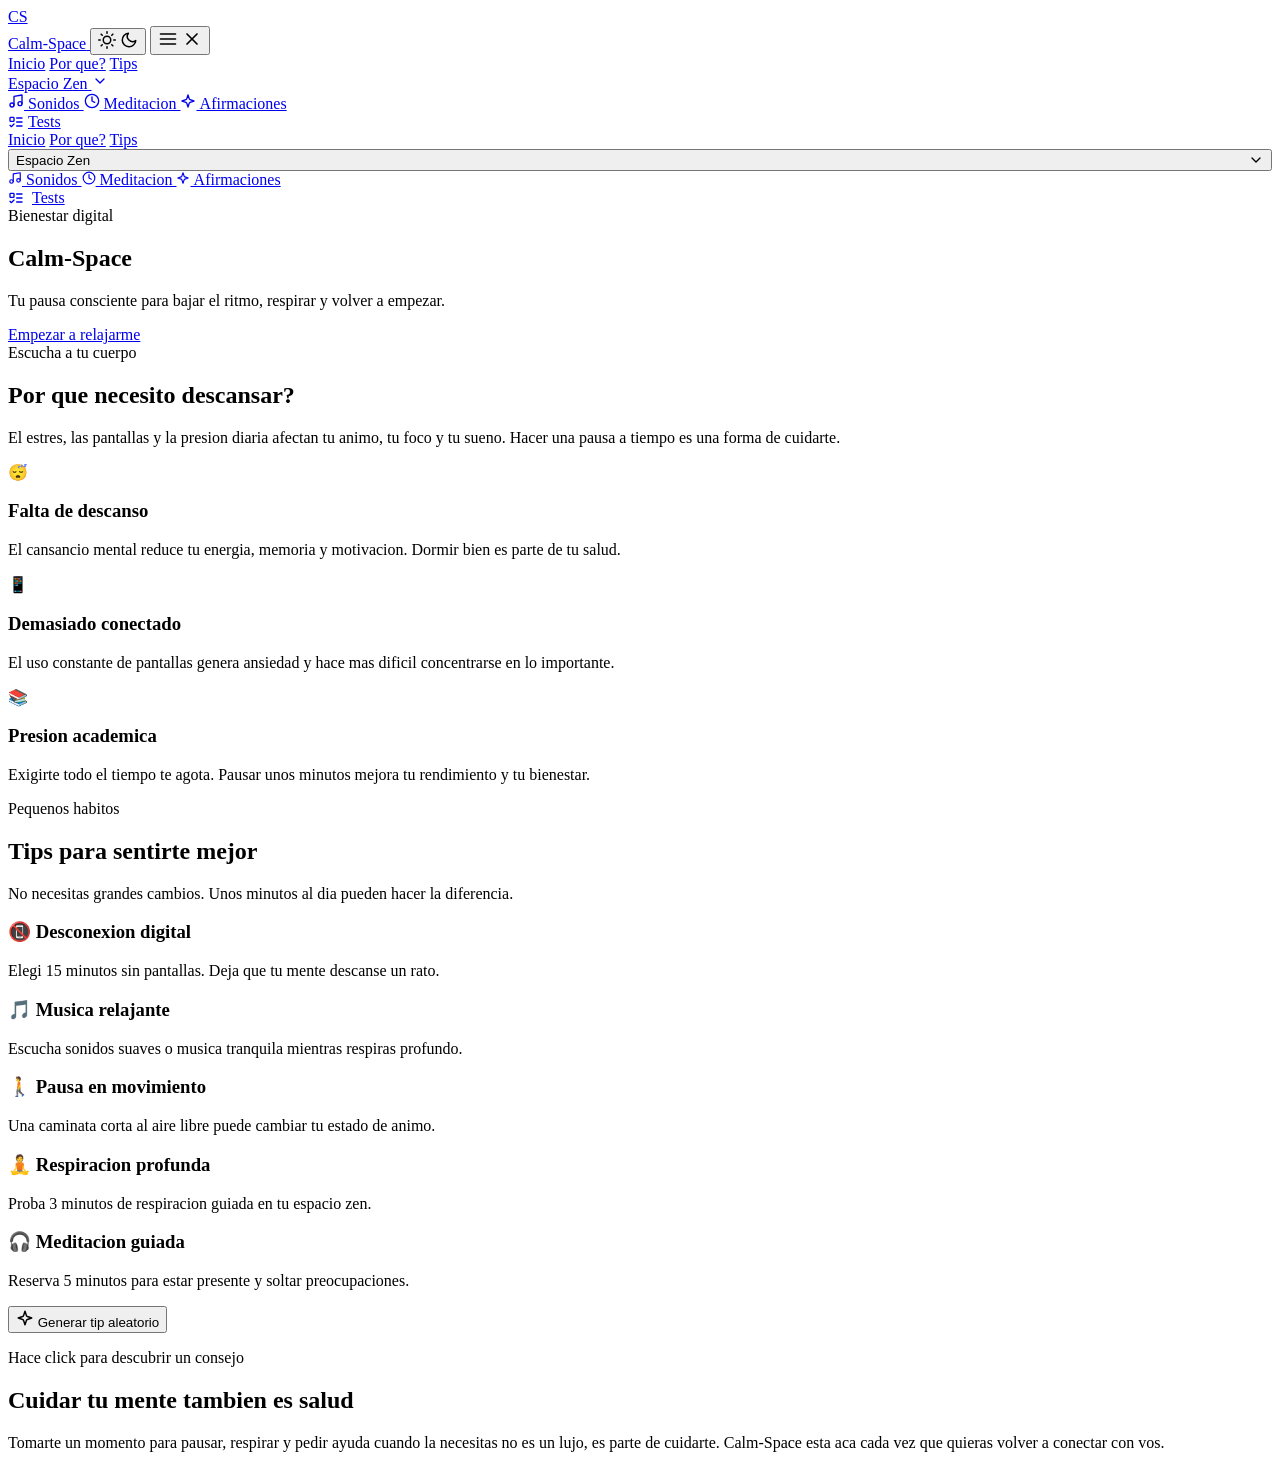
==== commit 93bfa20f: "Agregar funcs" ====
--- a/index.html
+++ b/index.html
@@ -16,6 +16,24 @@
         <div class="navbar-logo-icon">CS</div>
         <span class="navbar-logo-text">Calm-Space</span>
       </a>
+
+      <!-- Theme Toggle Button -->
+      <button class="theme-toggle" id="theme-toggle" aria-label="Cambiar tema">
+        <svg id="sun-icon" width="18" height="18" viewBox="0 0 24 24" fill="none" stroke="currentColor" stroke-width="2" stroke-linecap="round" stroke-linejoin="round">
+          <circle cx="12" cy="12" r="5"></circle>
+          <line x1="12" y1="1" x2="12" y2="3"></line>
+          <line x1="12" y1="21" x2="12" y2="23"></line>
+          <line x1="4.22" y1="4.22" x2="5.64" y2="5.64"></line>
+          <line x1="18.36" y1="18.36" x2="19.78" y2="19.78"></line>
+          <line x1="1" y1="12" x2="3" y2="12"></line>
+          <line x1="21" y1="12" x2="23" y2="12"></line>
+          <line x1="4.22" y1="19.78" x2="5.64" y2="18.36"></line>
+          <line x1="18.36" y1="5.64" x2="19.78" y2="4.22"></line>
+        </svg>
+        <svg id="moon-icon" class="hidden" width="18" height="18" viewBox="0 0 24 24" fill="none" stroke="currentColor" stroke-width="2" stroke-linecap="round" stroke-linejoin="round">
+          <path d="M21 12.79A9 9 0 1 1 11.21 3 7 7 0 0 0 21 12.79z"></path>
+        </svg>
+      </button>
 
       <!-- Mobile Menu Button -->
       <button class="mobile-menu-btn" id="mobile-menu-btn" aria-label="Abrir menu">
@@ -139,9 +157,9 @@
     <div class="hero-overlay"></div>
     <div class="breathing-circle"></div>
     <div class="hero-content">
-      <span class="hero-badge">Bienestar digital</span>
+      <span class="hero-badge" id="time-greeting">Bienestar digital</span>
       <h1 class="hero-title">Calm-Space</h1>
-      <p class="hero-description">Tu pausa consciente para bajar el ritmo, respirar y volver a empezar.</p>
+      <p class="hero-description" id="hero-description">Tu pausa consciente para bajar el ritmo, respirar y volver a empezar.</p>
       <a href="#porque" class="hero-btn">Empezar a relajarme</a>
     </div>
   </section>
